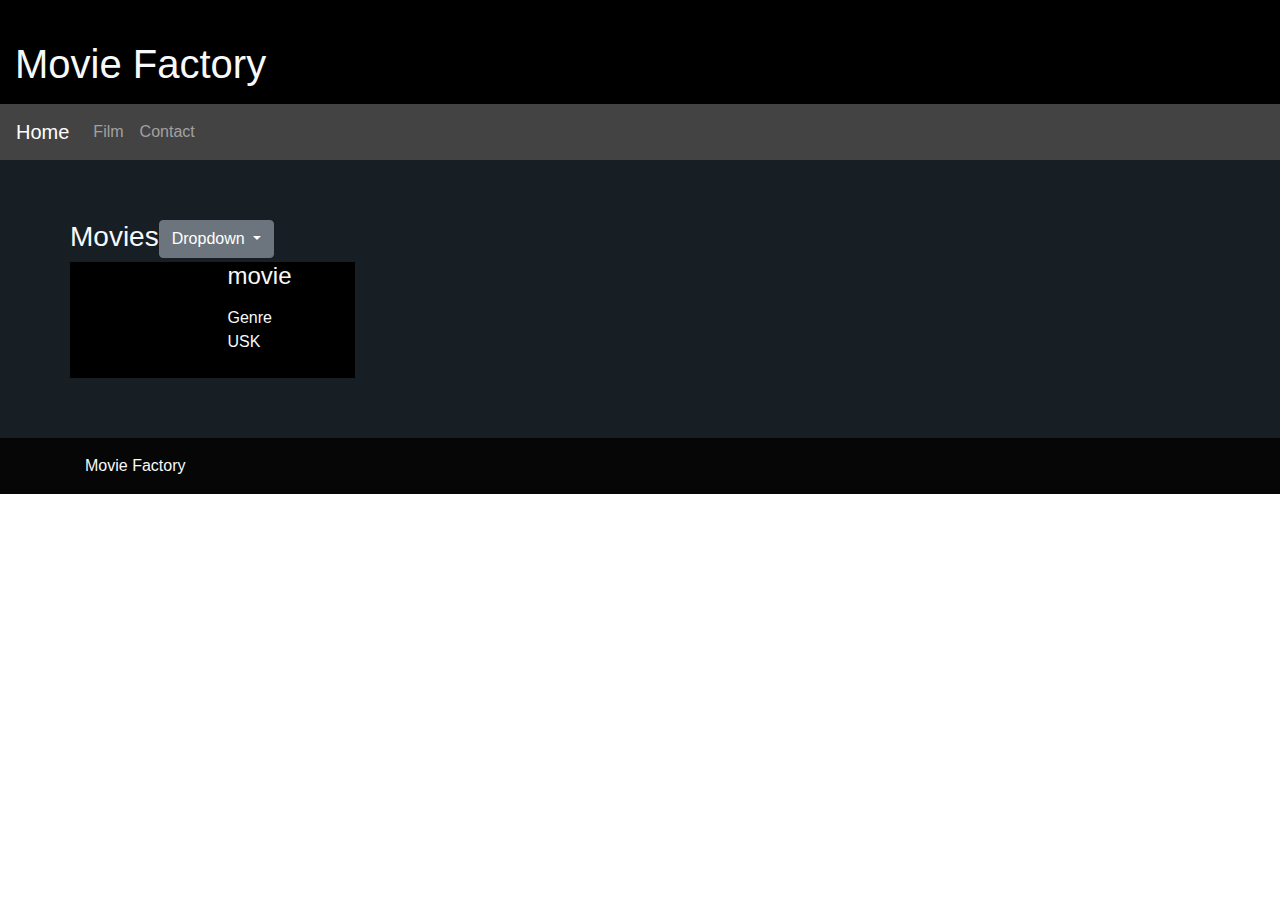
==== index.html @ f64e0cfe "basic layout" ====
<!doctype html>
<html lang="en" class="h-100">
 <head>
   <!-- Required meta tags -->
   <meta charset="utf-8">
   <meta name="description" content="Film Bibliothek">
   <meta name="author" content="Tanja Kunz">
   <meta name="viewport" content="width=device-width, initial-scale=1, shrink-to-fit=no">

   <!-- Bootstrap CSS -->
   <link rel="stylesheet" href="https://stackpath.bootstrapcdn.com/bootstrap/4.3.1/css/bootstrap.min.css" integrity="sha384-ggOyR0iXCbMQv3Xipma34MD+dH/1fQ784/j6cY/iJTQUOhcWr7x9JvoRxT2MZw1T" crossorigin="anonymous">

   <link href="css/sticky-footer-navbar.css" rel="stylesheet">
   <link rel="stylesheet" href="css/style.css">

   <title>Movie Factory</title>
 </head>

 <body class="d-flex flex-column">
    <header class="fixed-top">
      <div class="page-header" id="header">
        <div class="col">
          <img class="img-responsive">
        </div>

        <h1 class="col text-light m-0 py-3">Movie Factory</h1>        
      </div>

     <!-------- Navbar -------->
      <nav class="navbar navbar-expand-md navbar-dark">
         <a class="navbar-brand" href="#">Home</a>

         <button class="navbar-toggler" type="button" data-toggle="collapse" data-target="#navbarCollapse" aria-controls="navbarCollapse" aria-expanded="false" aria-label="Toggle navigation">
            <span class="navbar-toggler-icon"></span>
         </button>

         <div class="collapse navbar-collapse" id="navbarCollapse">
            <ul class="navbar-nav mr-auto">
              <li class="nav-item">
                <a class="nav-link" href="#">Film <span class="sr-only">(current)</span></a>
              </li>

              <li class="nav-item">
                <a class="nav-link" href="#">Contact</a>
              </li>              
            </ul>         
         </div>
      </nav>
    </header>

<!------------ Begin page content ------------>

<main role="main" class="flex-shrink-0 h-100">
  <div class="container">
    
    <div class="row" id="headline">
      <h3 class="text-light">Movies</h3>

      <div class="dropdown">
        <button class="btn btn-secondary dropdown-toggle" type="button" id="dropdownMenu1" data-toggle="dropdown"        aria-haspopup="true" aria-expanded="false">Dropdown
        </button>

        <div class="dropdown-menu" aria-labelledby="dropdownMenu1">
          <a class="dropdown-item" href="#!">sort by likes</a>
          <a class="dropdown-item" href="#!">sort by name</a>
        </div>
      </div>   
    </div>

    <div class="row" id="films">
      <div class="col-3" id="box">
        <div class="row">
          <div class="col pic">
            <img class="img-responsive">
          </div>
          
          <div class="col info">
            <h4 class="title text-light">movie</h4>
            <p class="card-text info"></p>

            <div class="row">
              <div class="col text-light">Genre</div>
              <div class="col genre"></div>
            </div>

            <div class="row">
              <div class="col text-light">USK</div>
              <div class="col usk"></div>
            </div>

            <div class="row">
              <div class="col">
                <img class="like">
              </div>
              <div class="col counter"></div>
            </div>

            
          </div>
        </div>   
      </div>









      
    </div>
   
  </div>
</main>

<!------------ End page content ------------>

<footer class="footer mt-auto py-3">
  <div class="container">
    <span class="text-light">Movie Factory</span>
  </div>
</footer>


   <!-- Optional JavaScript -->
   <script src="js/data.json"></script>
   <script src="js/script.js"></script>

   <!-- jQuery first, then Popper.js, then Bootstrap JS -->
   <script src="https://code.jquery.com/jquery-3.3.1.slim.min.js" integrity="sha384-q8i/X+965DzO0rT7abK41JStQIAqVgRVzpbzo5smXKp4YfRvH+8abtTE1Pi6jizo" crossorigin="anonymous"></script>

   <script src="https://cdnjs.cloudflare.com/ajax/libs/popper.js/1.14.7/umd/popper.min.js" integrity="sha384-UO2eT0CpHqdSJQ6hJty5KVphtPhzWj9WO1clHTMGa3JDZwrnQq4sF86dIHNDz0W1" crossorigin="anonymous"></script>

   <script src="https://stackpath.bootstrapcdn.com/bootstrap/4.3.1/js/bootstrap.min.js" integrity="sha384-JjSmVgyd0p3pXB1rRibZUAYoIIy6OrQ6VrjIEaFf/nJGzIxFDsf4x0xIM+B07jRM" crossorigin="anonymous"></script>
 </body>
</html>
---- css/sticky-footer-navbar.css ----
/* Custom page CSS
-------------------------------------------------- */
/* Not required for template or sticky footer method. */

main > .container {
  padding: 60px 15px;
}

.footer {
  background-color: #060606;
}

.footer > .container {
  padding-right: 15px;
  padding-left: 15px;
}

code {
  font-size: 80%;
}
---- css/style.css ----
img {
  max-width: 100%; }

nav {
  background-color: #434343; }

main {
  margin-top: 160px;
  background-color: #171E24; }

#header, #box {
  background-color: black; }

.bd-placeholder-img {
  font-size: 1.125rem;
  text-anchor: middle;
  -webkit-user-select: none;
  -moz-user-select: none;
  -ms-user-select: none;
  user-select: none; }

@media (min-width: 768px) {
  .bd-placeholder-img-lg {
    font-size: 3.5rem; } }

/*# sourceMappingURL=style.css.map */
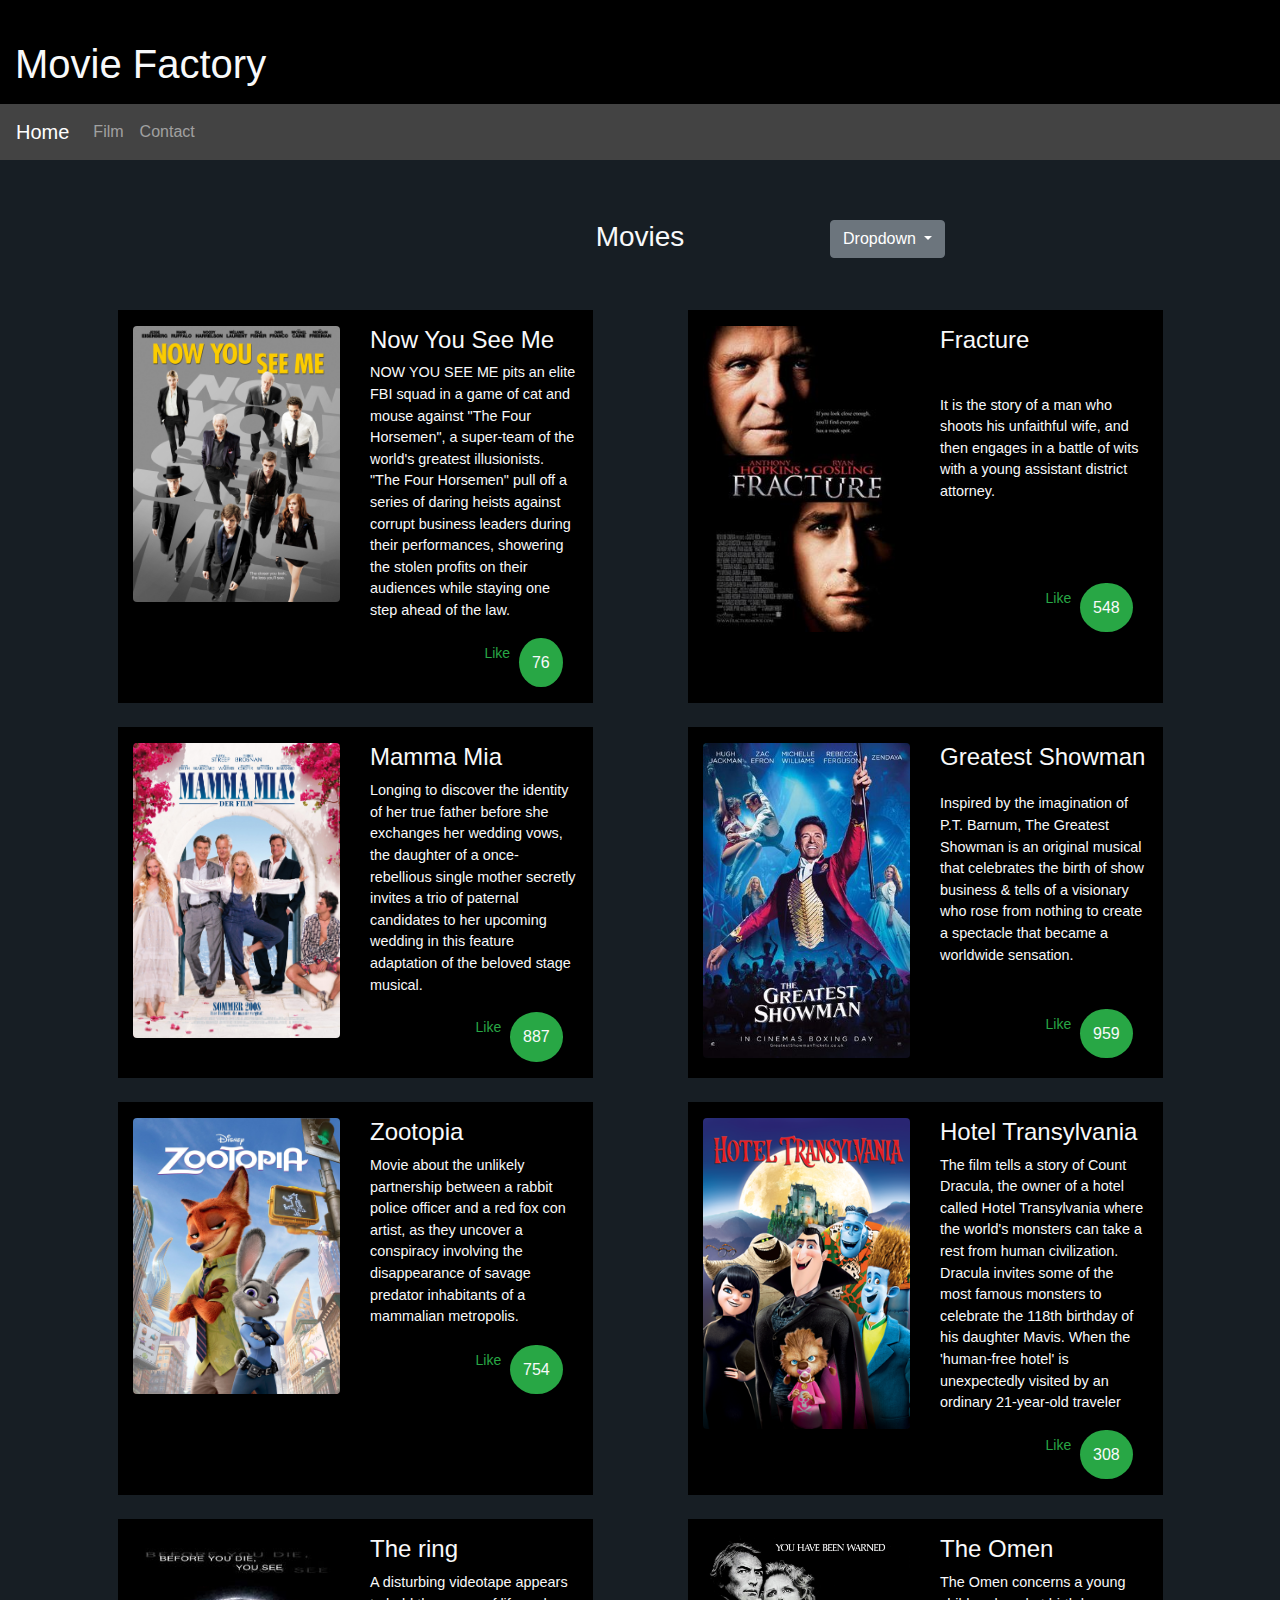
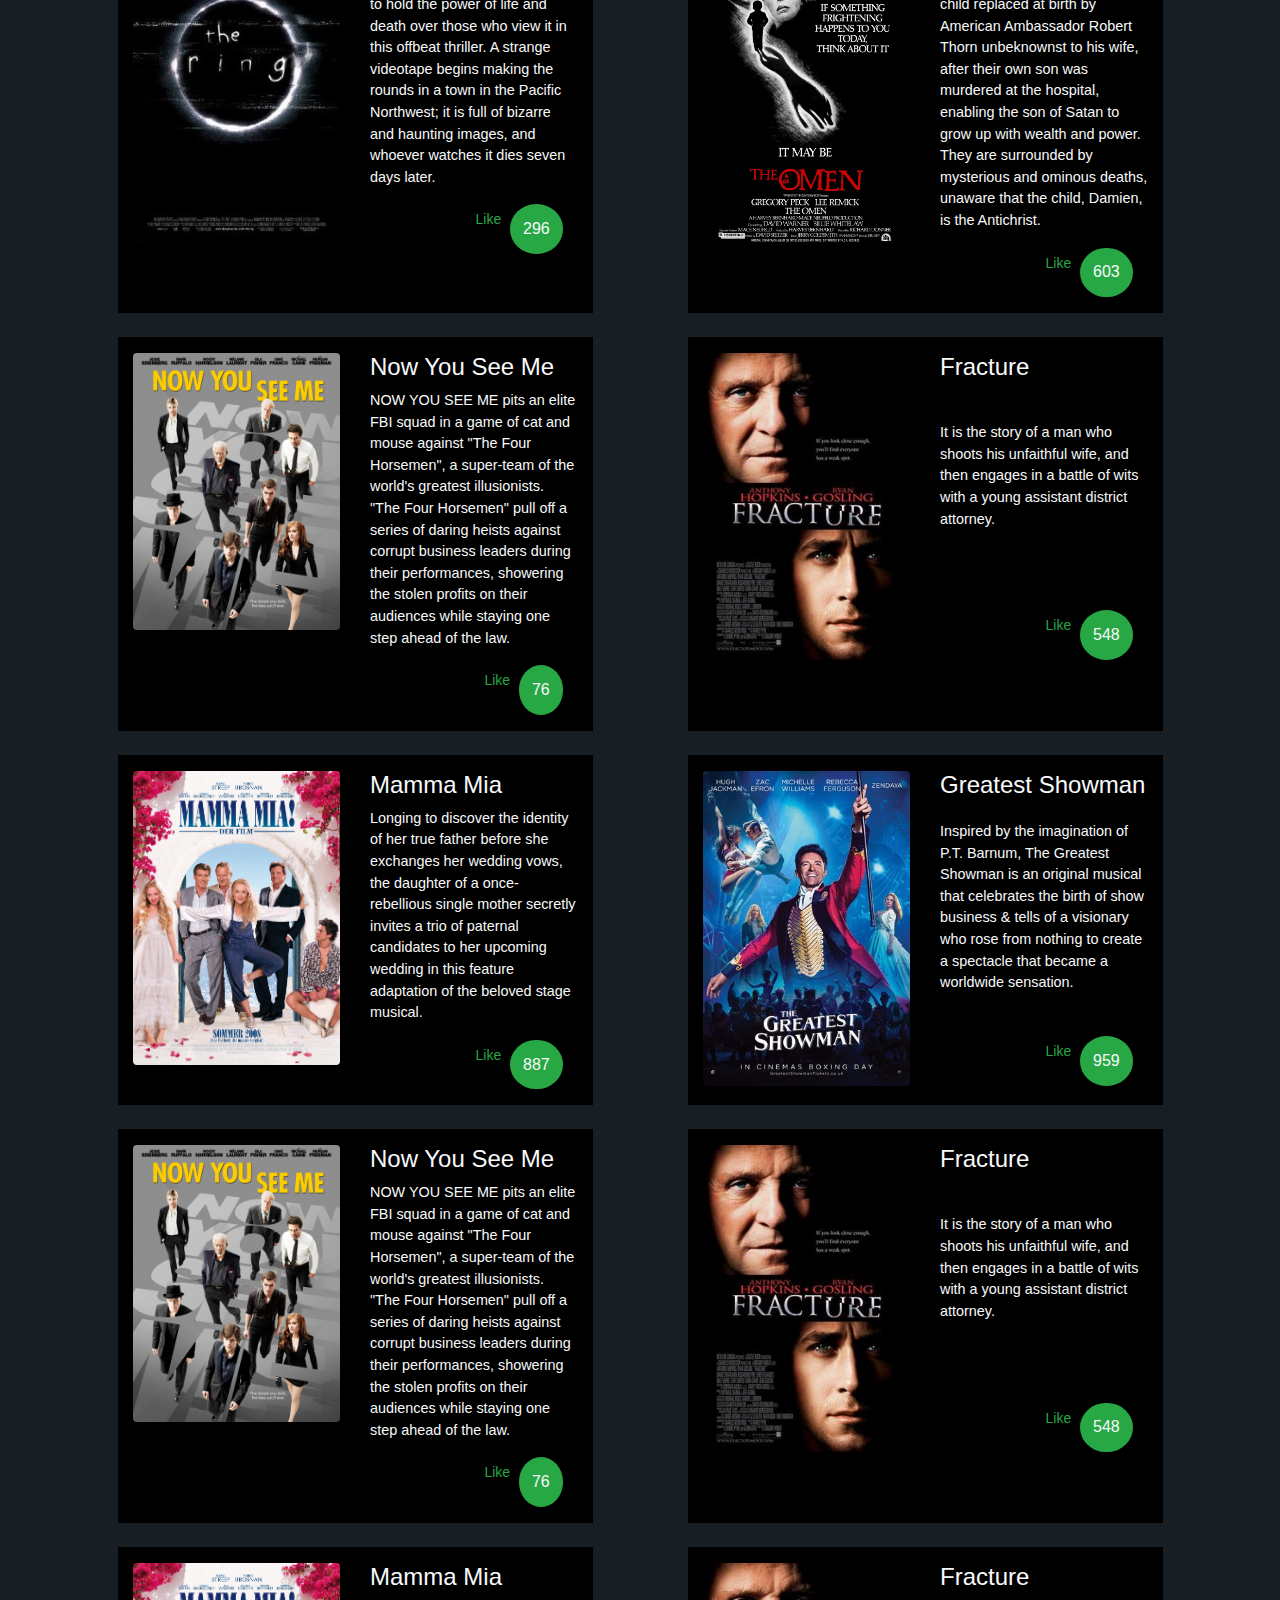
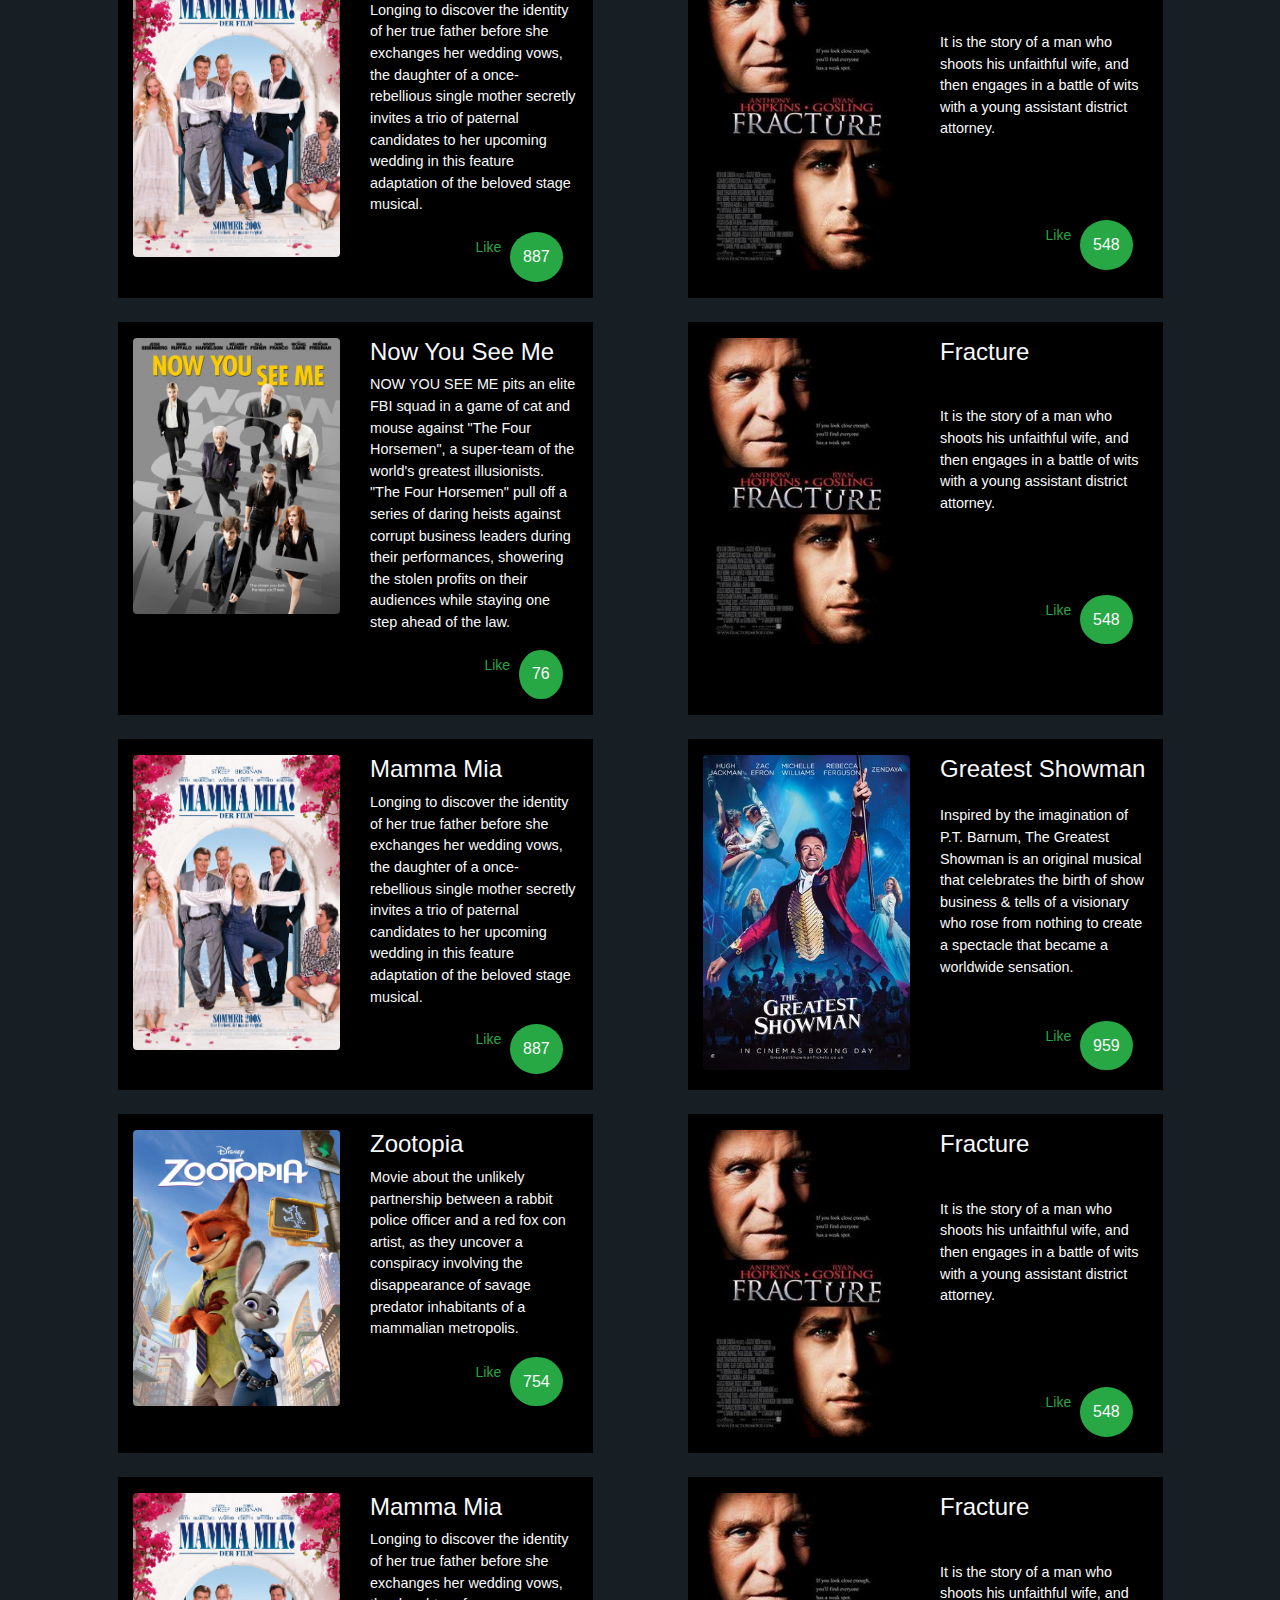
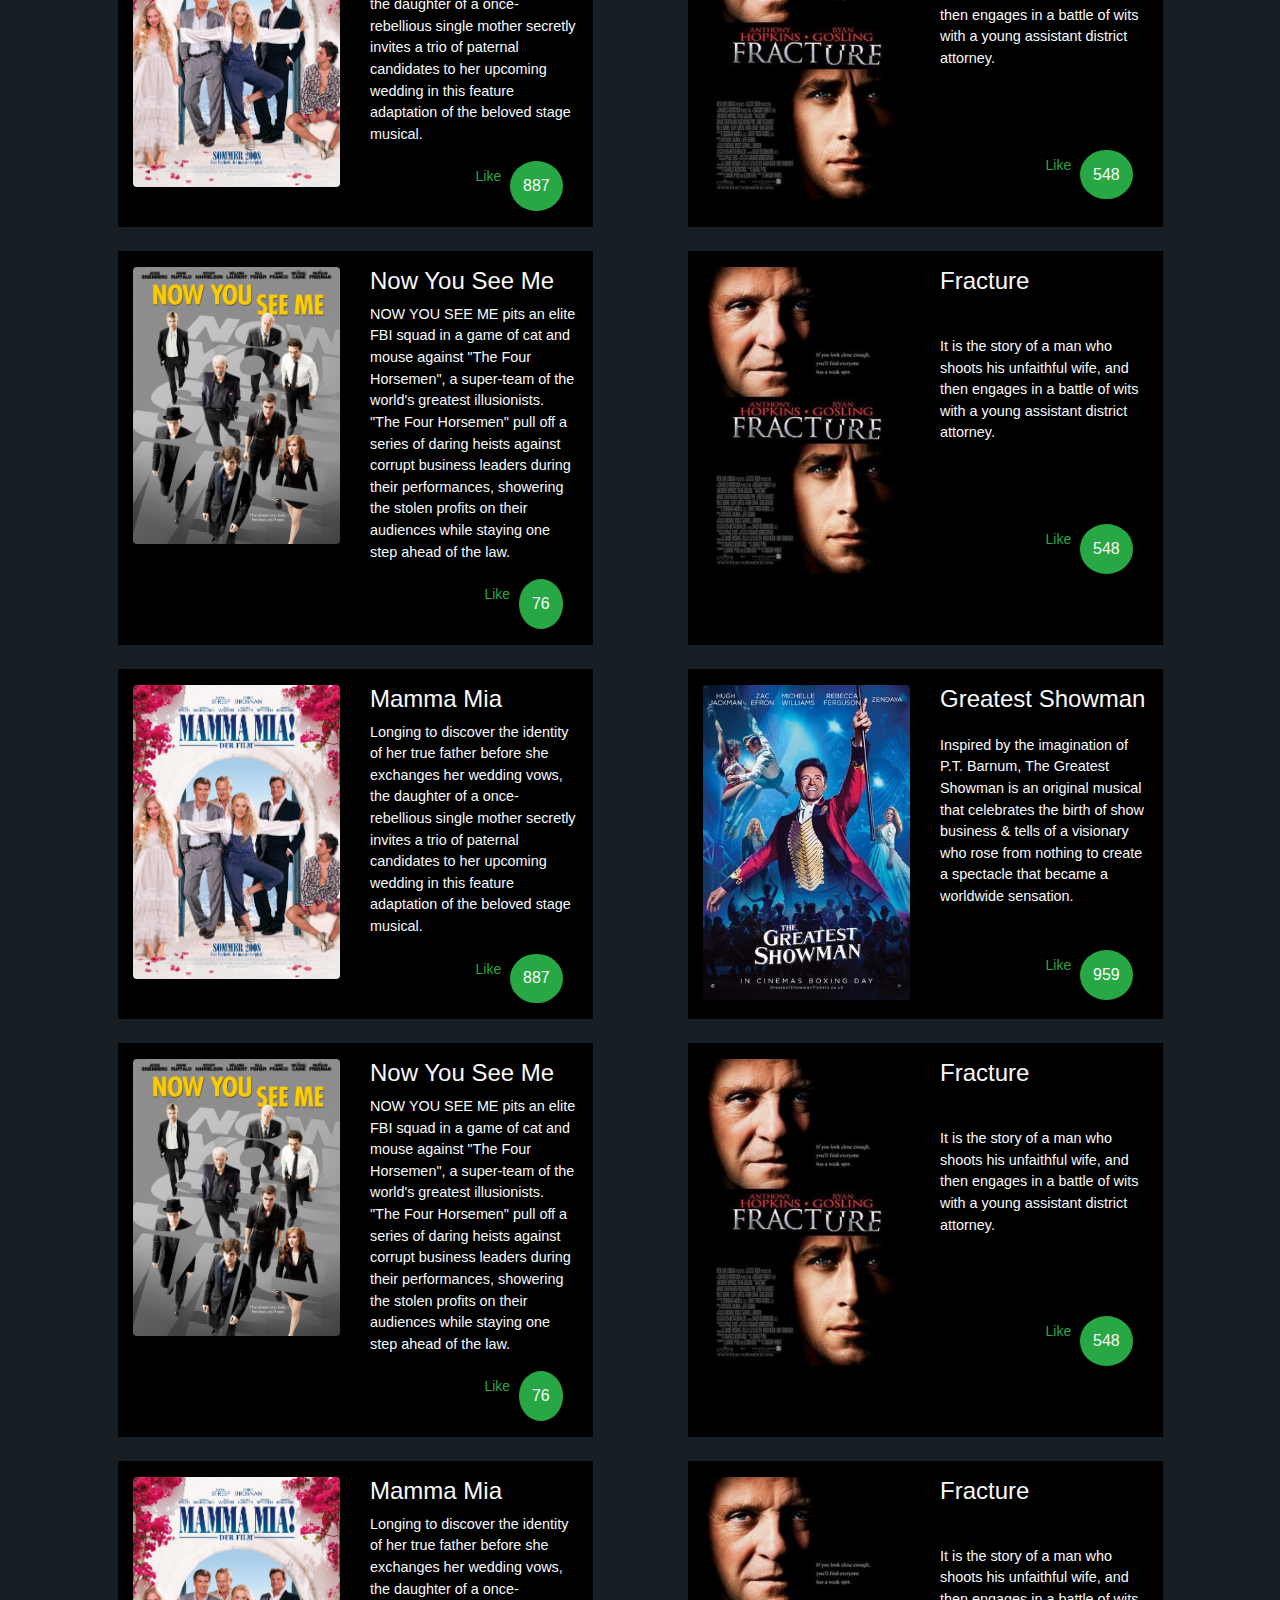
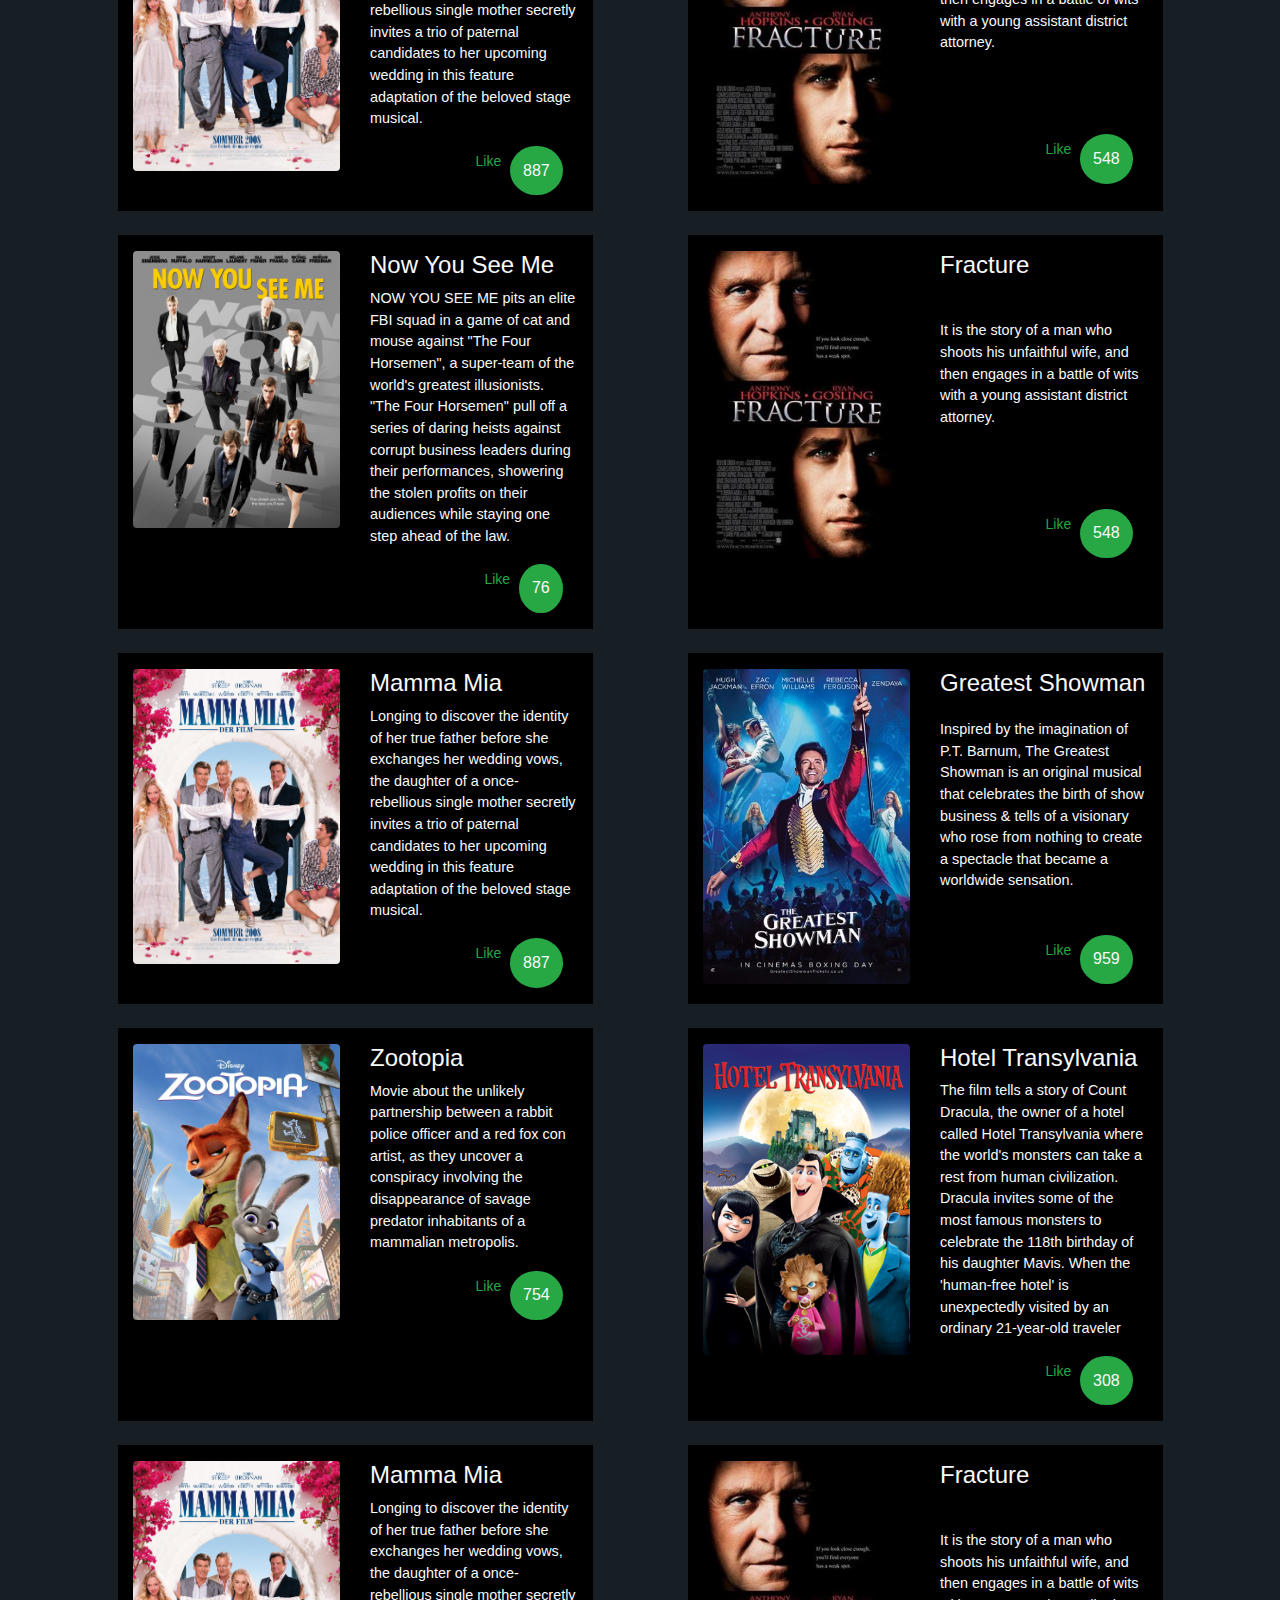
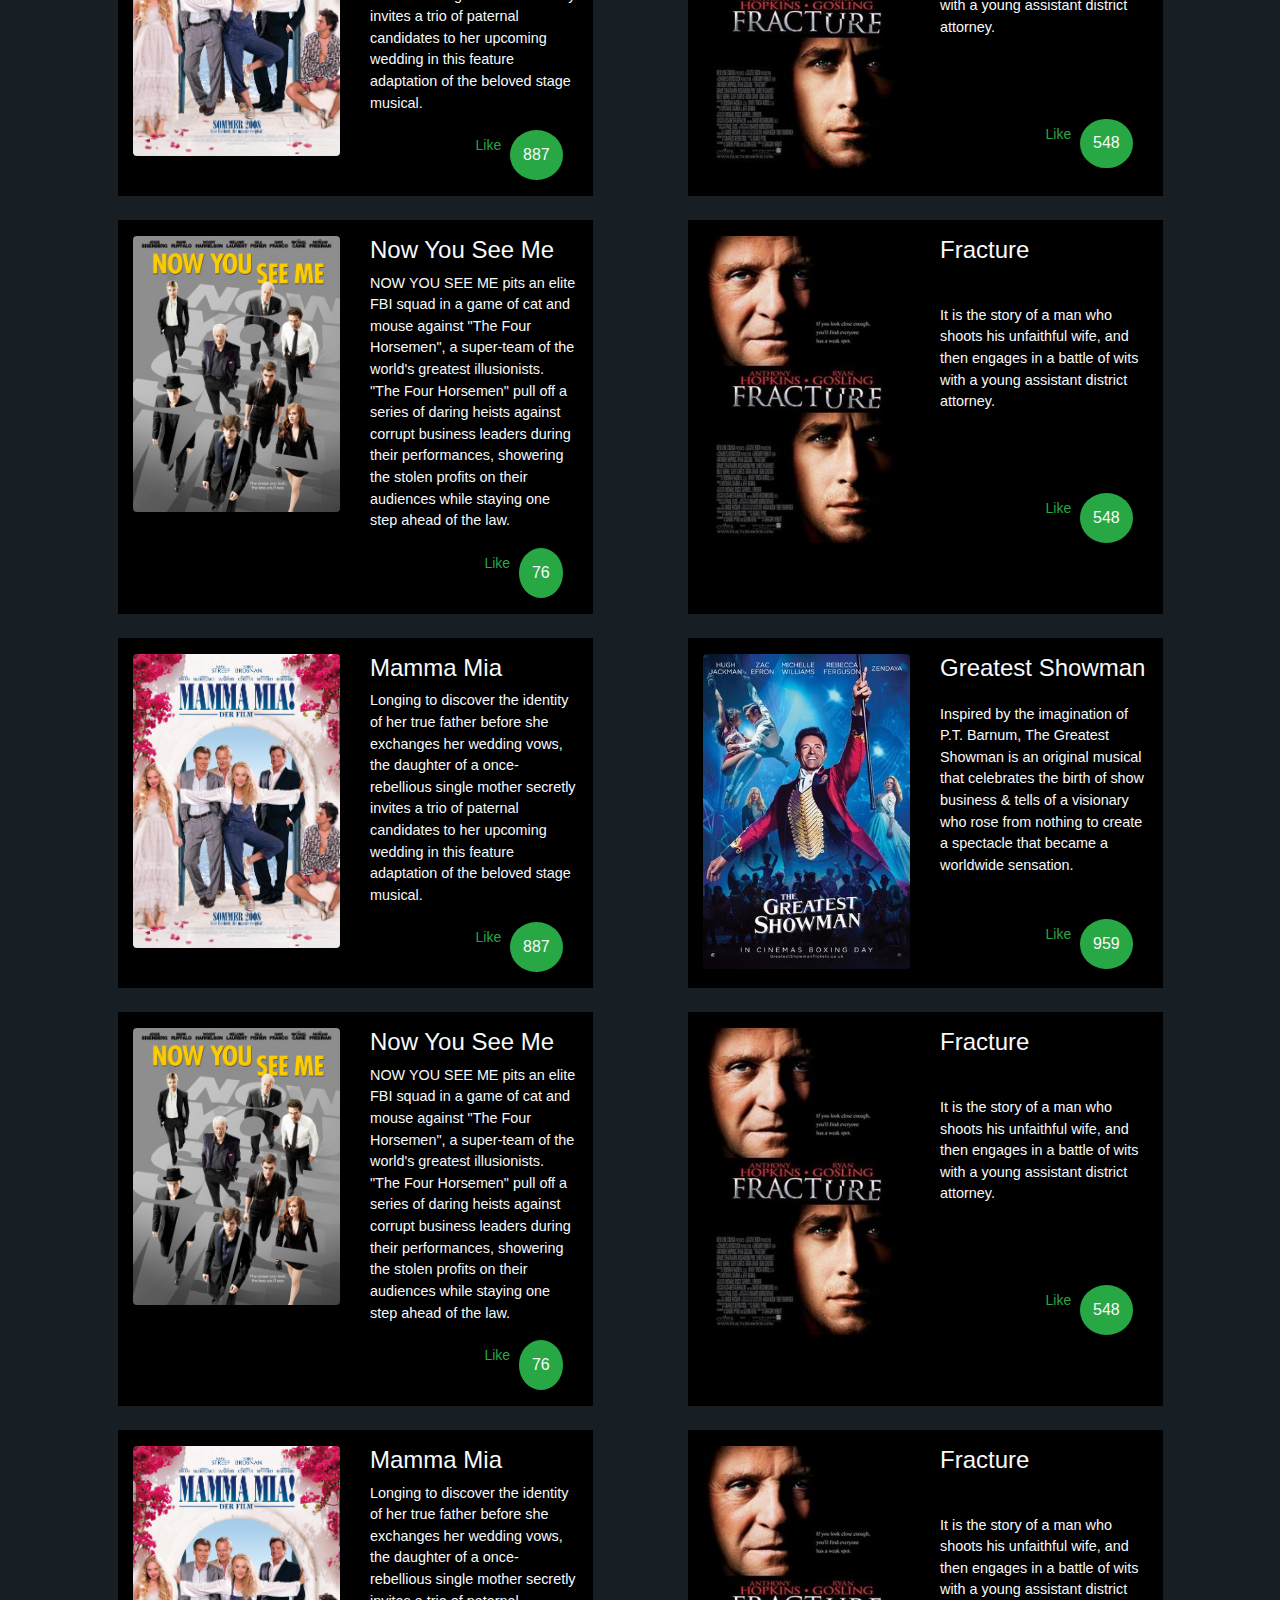
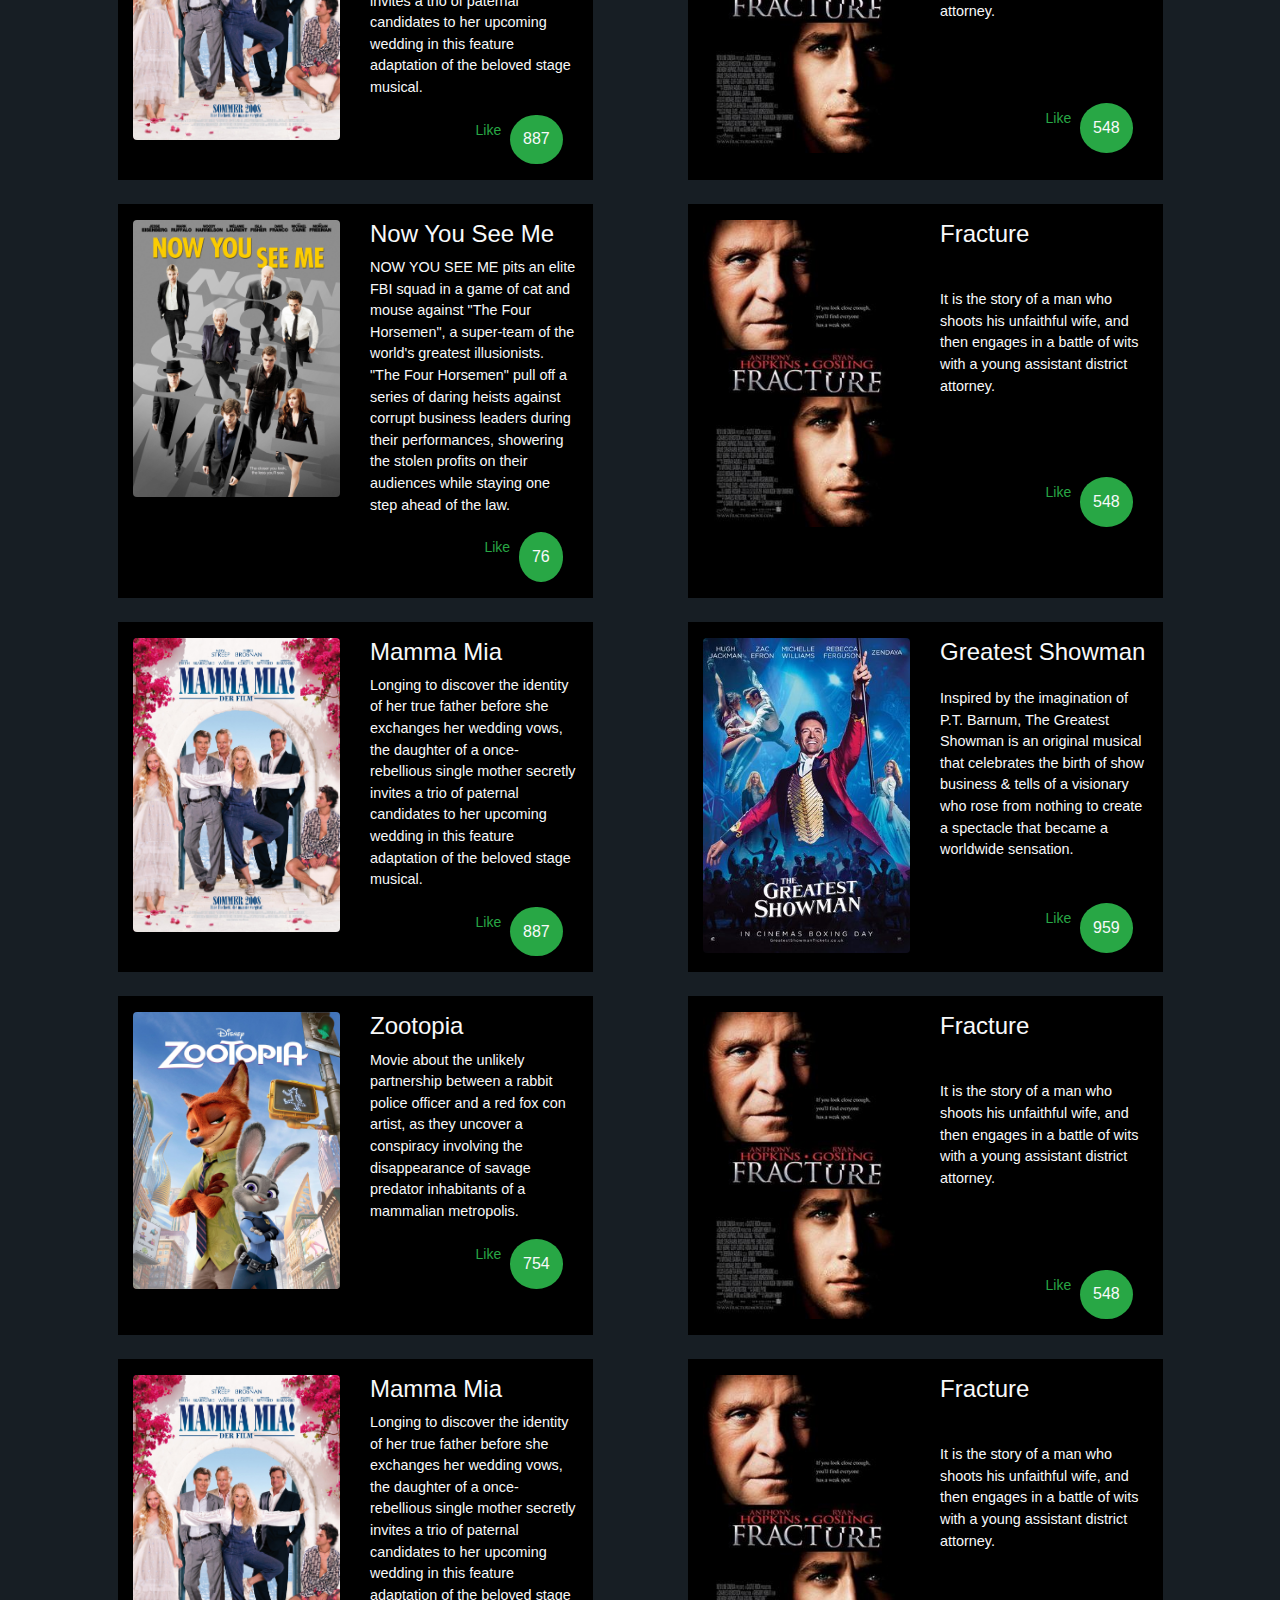
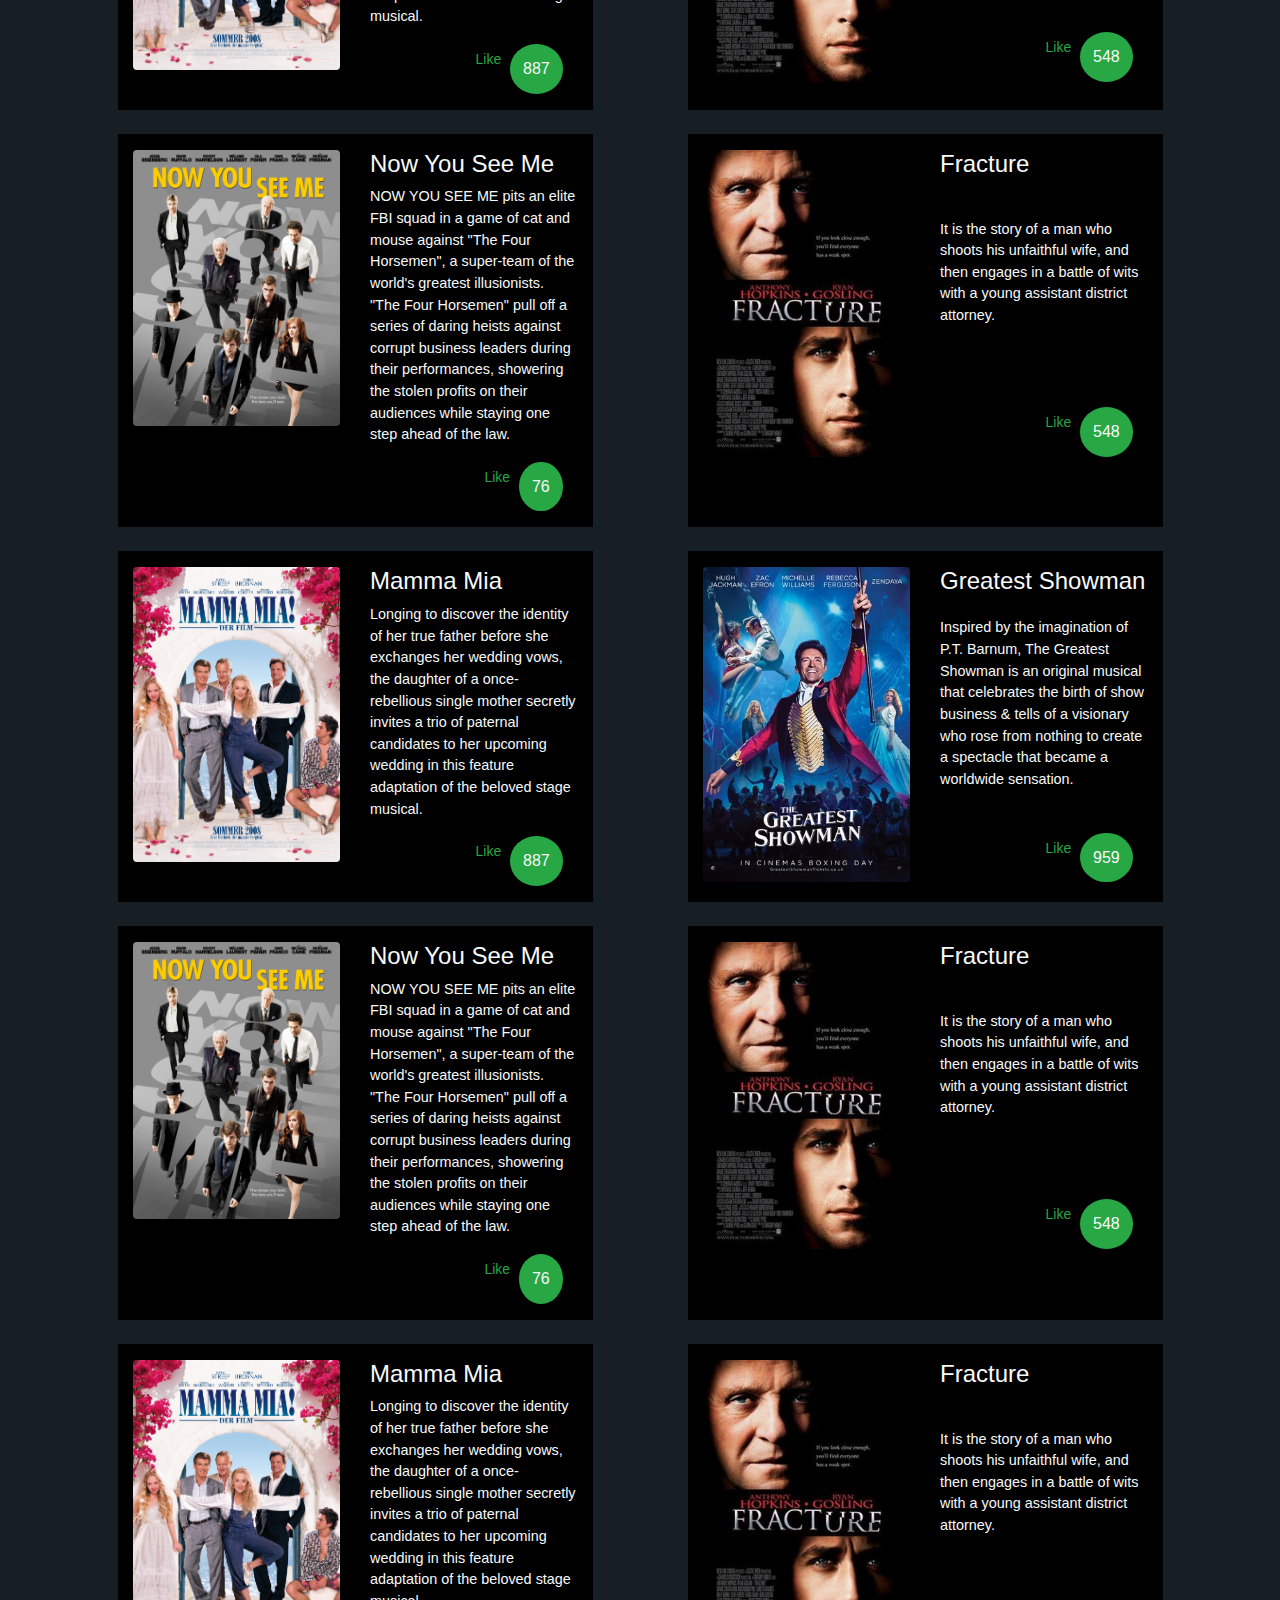
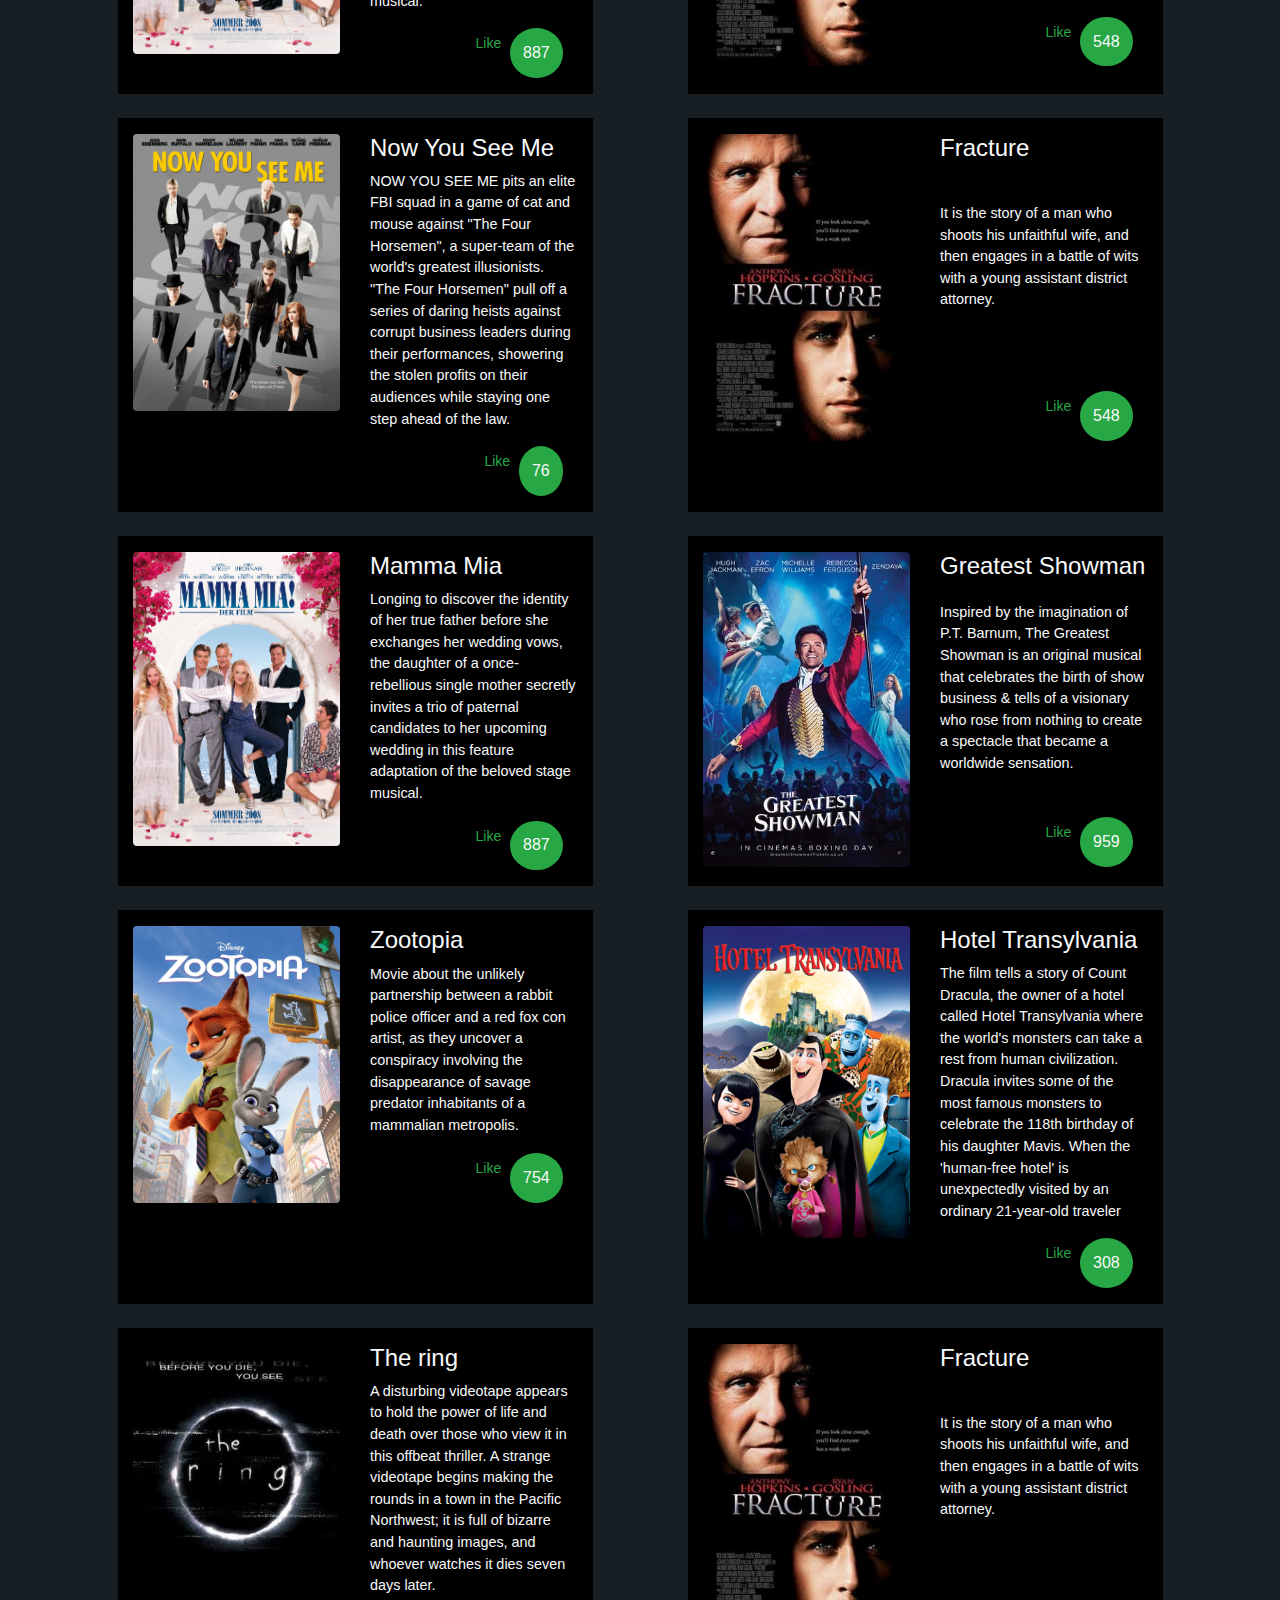
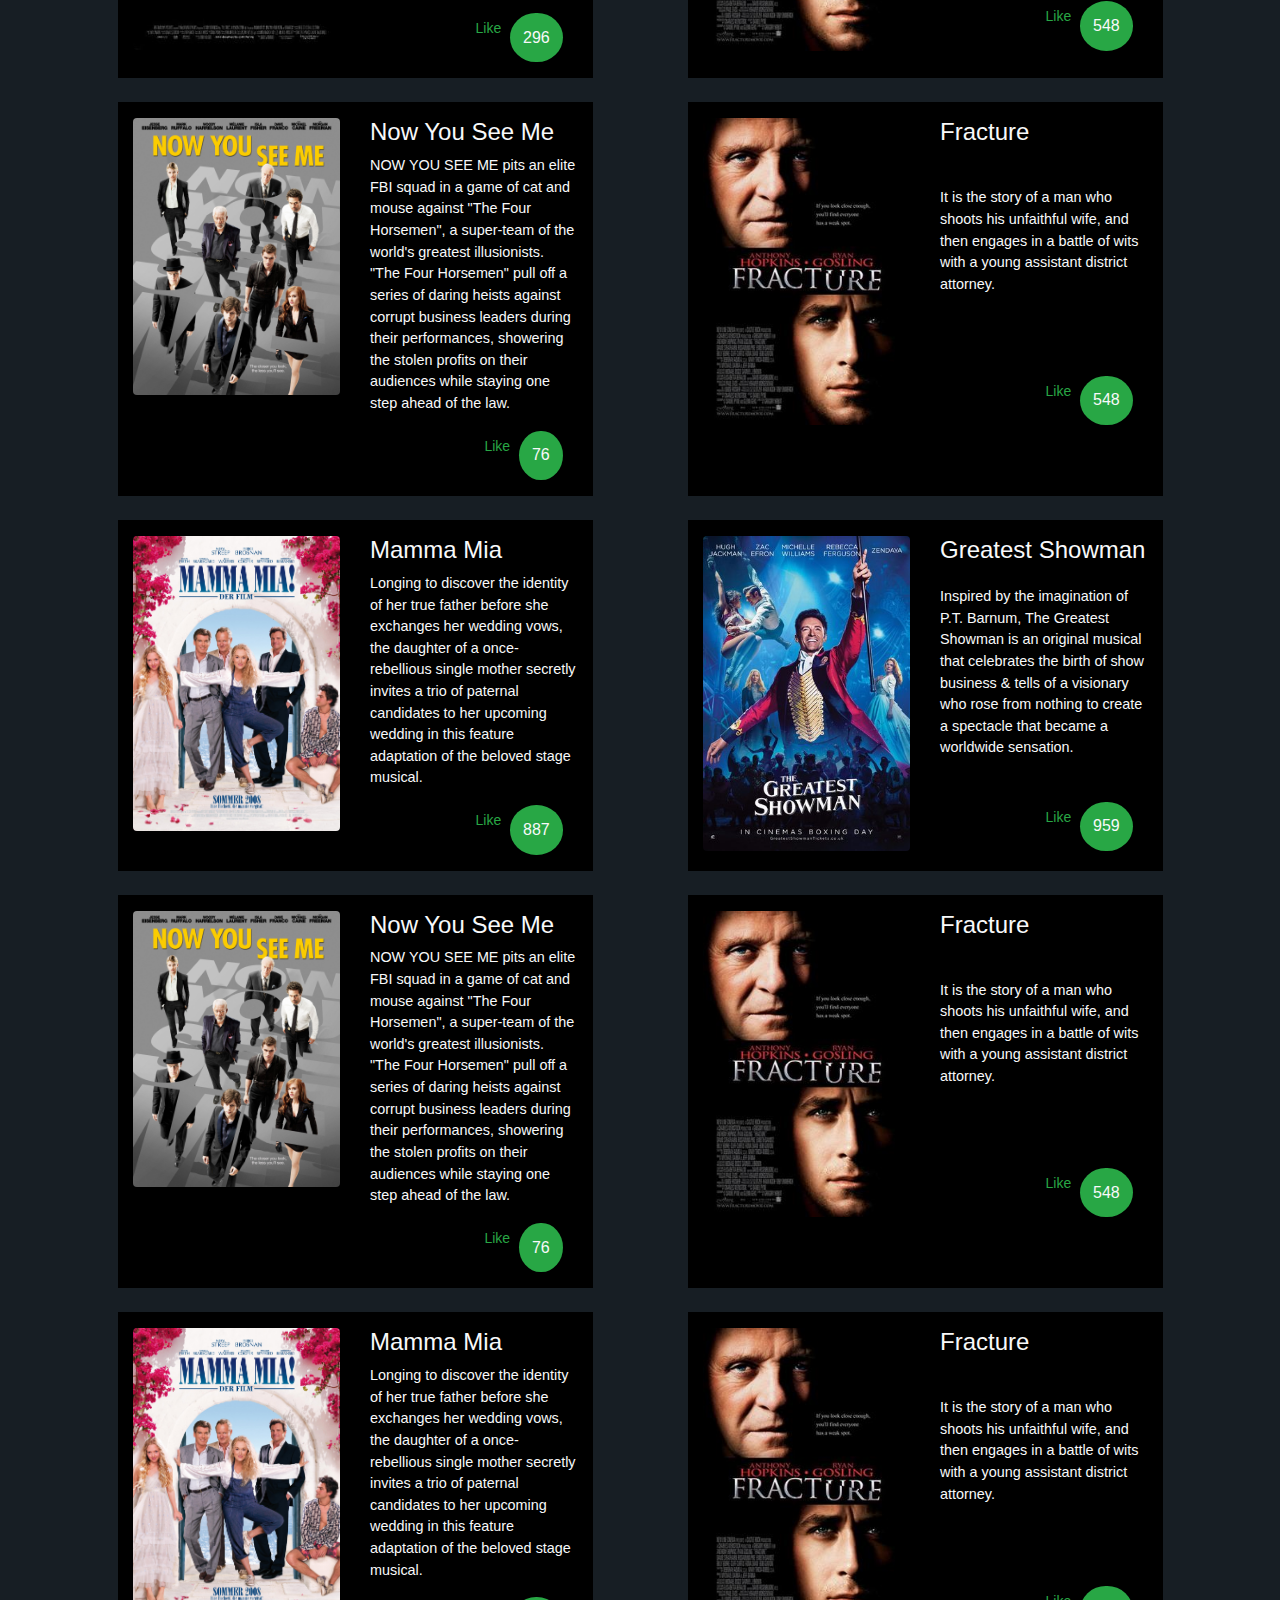
==== commit 3a5eaf6d: "json > film info, function for loading, html > style refined" ====
--- a/index.html
+++ b/index.html
@@ -7,11 +7,13 @@
    <meta name="author" content="Tanja Kunz">
    <meta name="viewport" content="width=device-width, initial-scale=1, shrink-to-fit=no">
 
-   <!-- Bootstrap CSS -->
+   <!-- Bootstrap CSS, jquery -->
    <link rel="stylesheet" href="https://stackpath.bootstrapcdn.com/bootstrap/4.3.1/css/bootstrap.min.css" integrity="sha384-ggOyR0iXCbMQv3Xipma34MD+dH/1fQ784/j6cY/iJTQUOhcWr7x9JvoRxT2MZw1T" crossorigin="anonymous">
 
    <link href="css/sticky-footer-navbar.css" rel="stylesheet">
    <link rel="stylesheet" href="css/style.css">
+
+   <script src="https://ajax.googleapis.com/ajax/libs/jquery/3.1.1/jquery.min.js"></script>
 
    <title>Movie Factory</title>
  </head>
@@ -20,7 +22,7 @@
     <header class="fixed-top">
       <div class="page-header" id="header">
         <div class="col">
-          <img class="img-responsive">
+          <img class="img-fluid">
         </div>
 
         <h1 class="col text-light m-0 py-3">Movie Factory</h1>        
@@ -53,10 +55,10 @@
 <main role="main" class="flex-shrink-0 h-100">
   <div class="container">
     
-    <div class="row" id="headline">
-      <h3 class="text-light">Movies</h3>
+    <div class="row mb-5" id="headline">
+      <h3 class="col-4 offset-4 text-center text-light">Movies</h3>
 
-      <div class="dropdown">
+      <div class="col ml-auto p-0 dropdown">
         <button class="btn btn-secondary dropdown-toggle" type="button" id="dropdownMenu1" data-toggle="dropdown"        aria-haspopup="true" aria-expanded="false">Dropdown
         </button>
 
@@ -67,35 +69,39 @@
       </div>   
     </div>
 
-    <div class="row" id="films">
-      <div class="col-3" id="box">
+    <div class="row d-flex justify-content-around align-content-around" id="films">
+
+      <div class="col-lg-5 col-sm-11 py-3 mb-4 box">
         <div class="row">
-          <div class="col pic">
-            <img class="img-responsive">
+          <div class="col">
+            <img class="img-fluid rounded pic">
           </div>
           
-          <div class="col info">
-            <h4 class="title text-light">movie</h4>
-            <p class="card-text info"></p>
+          <div class="col d-flex flex-row flex-wrap info">
+            <div class="h4 text-light name">movie</div>
+            <p class="card-text text-light short"></p>
 
-            <div class="row">
+            <!-- <div class="row">
               <div class="col text-light">Genre</div>
-              <div class="col genre"></div>
-            </div>
+              <div class="col text-light genre"></div>
+            </div> -->
 
-            <div class="row">
-              <div class="col text-light">USK</div>
-              <div class="col usk"></div>
-            </div>
+            <div class="row w-100 align-self-end d-flex justify-content-end">
+              <div id="btn">
+                  <p>
+                    <button type="button" class="btn btn-default btn-sm text-success">
+                      <span class="glyphicon glyphicon-thumbs-up" aria-hidden="true"></span> Like
+                    </button>
+                  </p>
+                <!-- <img class="like"> -->
+              </div>
 
-            <div class="row">
-              <div class="col">
-                <img class="like">
+              <div id="counter">
+                <div class="rounded-circle bg-success d-flex circle">
+                  <p class="text-light align-self-center counter"></p>
+                </div>
               </div>
-              <div class="col counter"></div>
-            </div>
-
-            
+            </div>            
           </div>
         </div>   
       </div>
@@ -104,13 +110,7 @@
 
 
 
-
-
-
-
-      
-    </div>
-   
+    </div>   
   </div>
 </main>
 
--- a/css/style.css
+++ b/css/style.css
@@ -8,8 +8,18 @@
   margin-top: 160px;
   background-color: #171E24; }
 
-#header, #box {
+#header, .box {
   background-color: black; }
+
+.title {
+  height: 1em; }
+
+.short {
+  font-size: 90%; }
+
+.circle .counter {
+  margin: auto;
+  padding: 1vw; }
 
 .bd-placeholder-img {
   font-size: 1.125rem;
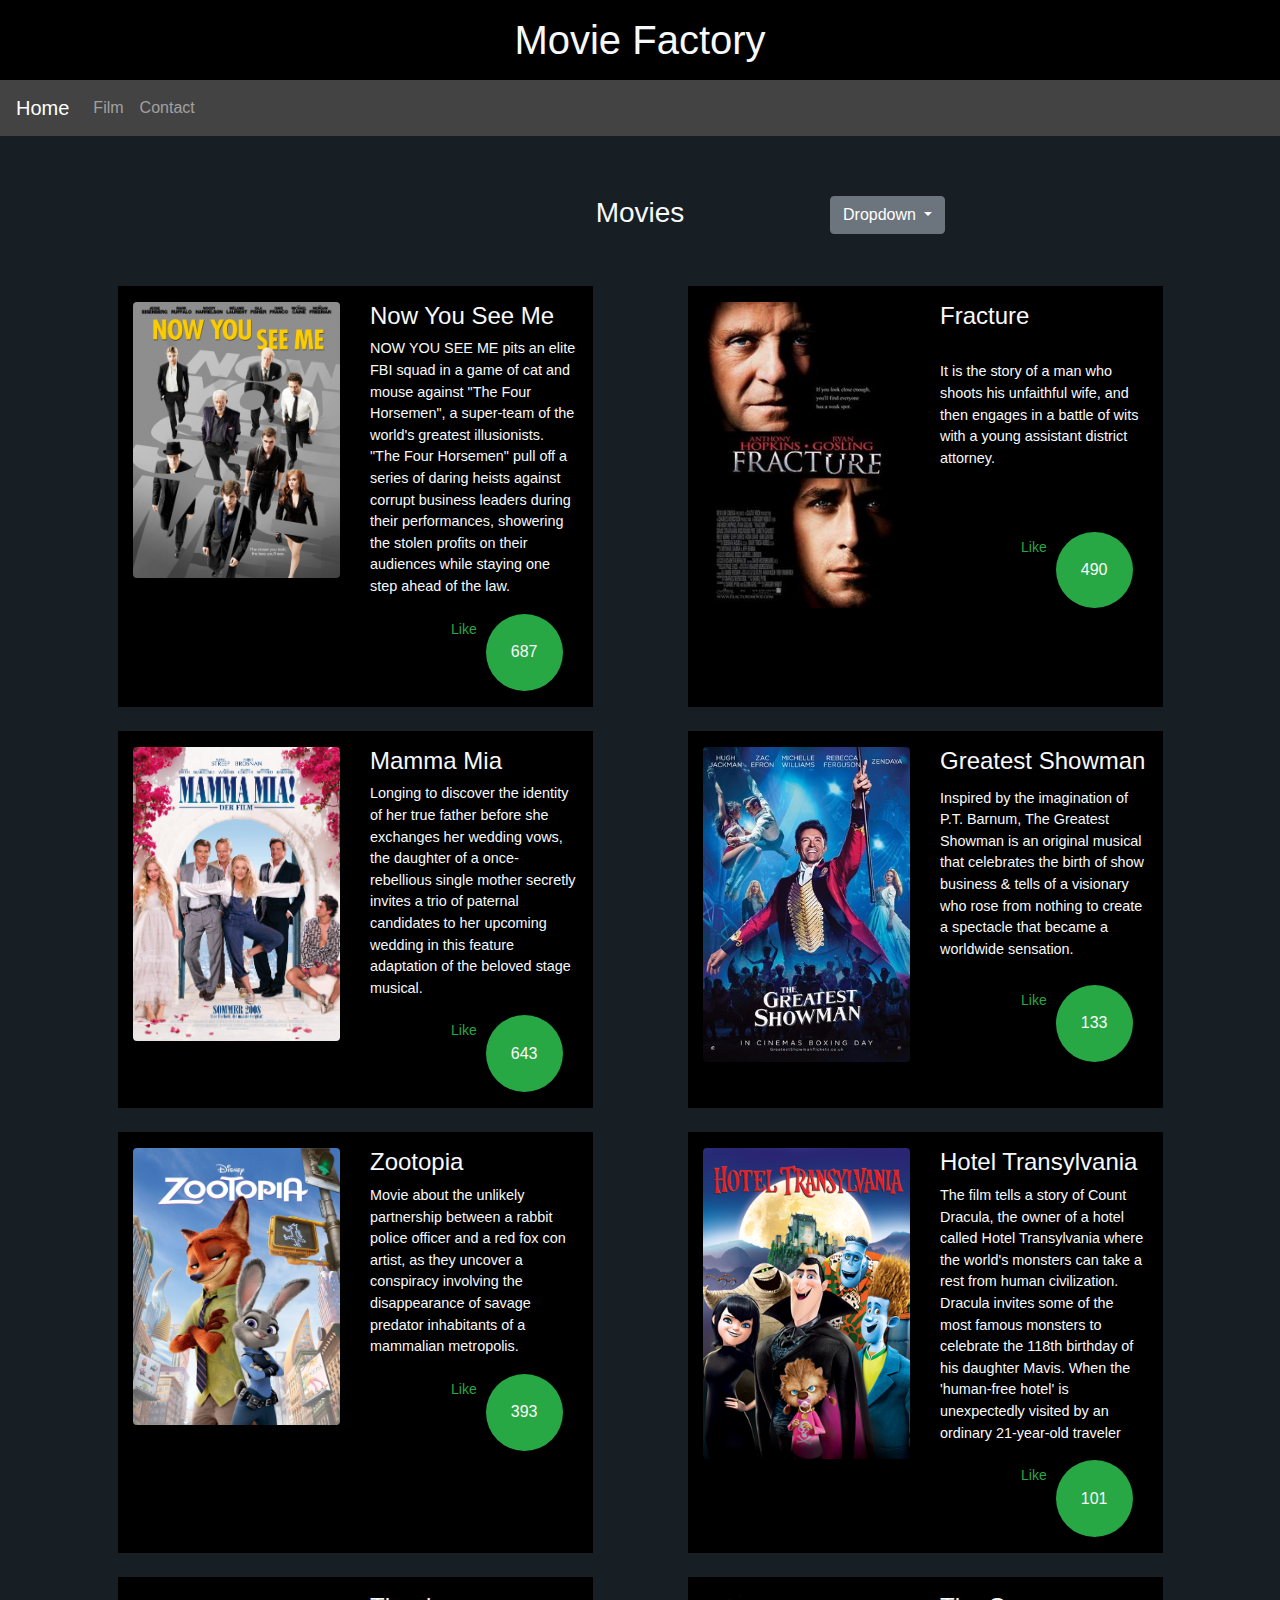
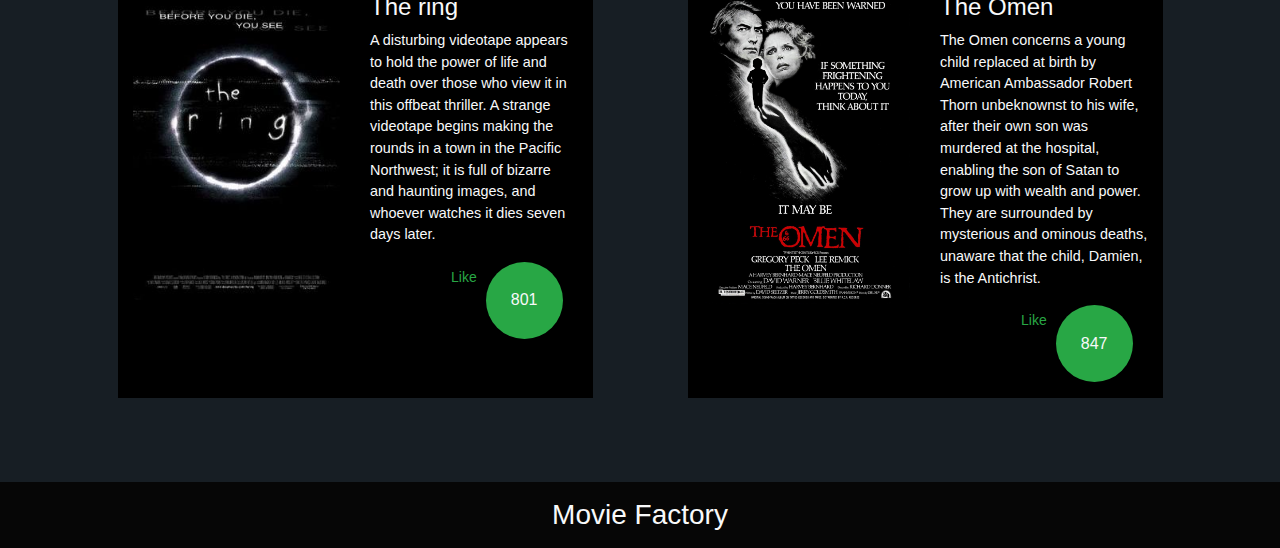
==== commit 99f5bc82: "counter function works" ====
--- a/index.html
+++ b/index.html
@@ -20,11 +20,7 @@
 
  <body class="d-flex flex-column">
     <header class="fixed-top">
-      <div class="page-header" id="header">
-        <div class="col">
-          <img class="img-fluid">
-        </div>
-
+      <div class="page-header text-center" id="header">
         <h1 class="col text-light m-0 py-3">Movie Factory</h1>        
       </div>
 
@@ -78,7 +74,7 @@
           </div>
           
           <div class="col d-flex flex-row flex-wrap info">
-            <div class="h4 text-light name">movie</div>
+            <div class="h4 text-light movie">movie</div>
             <p class="card-text text-light short"></p>
 
             <!-- <div class="row">
@@ -86,17 +82,17 @@
               <div class="col text-light genre"></div>
             </div> -->
 
-            <div class="row w-100 align-self-end d-flex justify-content-end">
-              <div id="btn">
+            <div class="row w-100 align-self-end d-flex justify-content-end cntBox">
+              <div>
                   <p>
-                    <button type="button" class="btn btn-default btn-sm text-success">
-                      <span class="glyphicon glyphicon-thumbs-up" aria-hidden="true"></span> Like
+                    <button type="button" class="btn btn-default btn-sm text-success likeBtn">Like
+                      <span class="glyphicon glyphicon-thumbs-up"></span> 
                     </button>
                   </p>
                 <!-- <img class="like"> -->
               </div>
 
-              <div id="counter">
+              <div class="likeCtn">
                 <div class="rounded-circle bg-success d-flex circle">
                   <p class="text-light align-self-center counter"></p>
                 </div>
@@ -117,8 +113,8 @@
 <!------------ End page content ------------>
 
 <footer class="footer mt-auto py-3">
-  <div class="container">
-    <span class="text-light">Movie Factory</span>
+  <div class="container text-center">
+    <span class="h3 text-light">Movie Factory</span>
   </div>
 </footer>
 
--- a/css/style.css
+++ b/css/style.css
@@ -5,21 +5,24 @@
   background-color: #434343; }
 
 main {
-  margin-top: 160px;
+  margin-top: 136px;
   background-color: #171E24; }
 
 #header, .box {
   background-color: black; }
 
-.title {
+.name {
   height: 1em; }
 
 .short {
   font-size: 90%; }
 
-.circle .counter {
-  margin: auto;
-  padding: 1vw; }
+.circle {
+  width: 6vw;
+  height: 6vw; }
+  .circle .counter {
+    margin: auto;
+    padding: auto; }
 
 .bd-placeholder-img {
   font-size: 1.125rem;
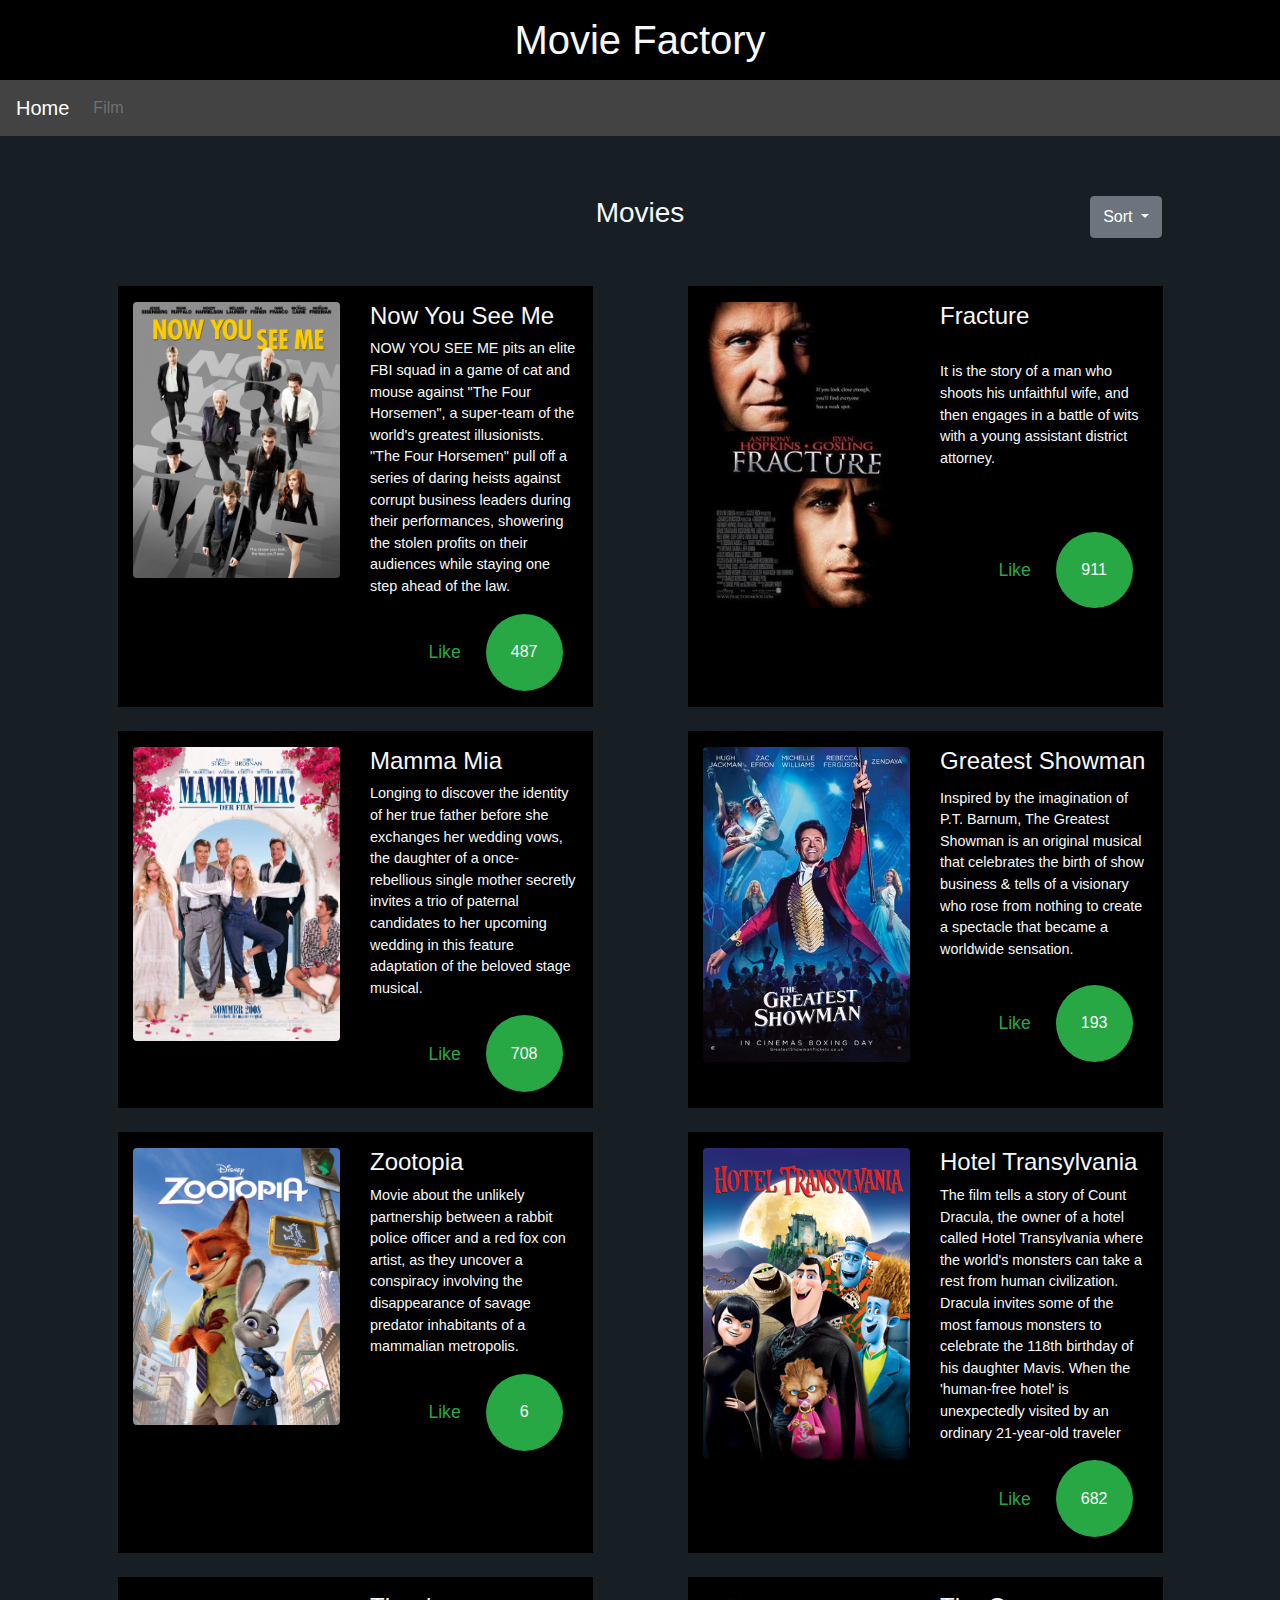
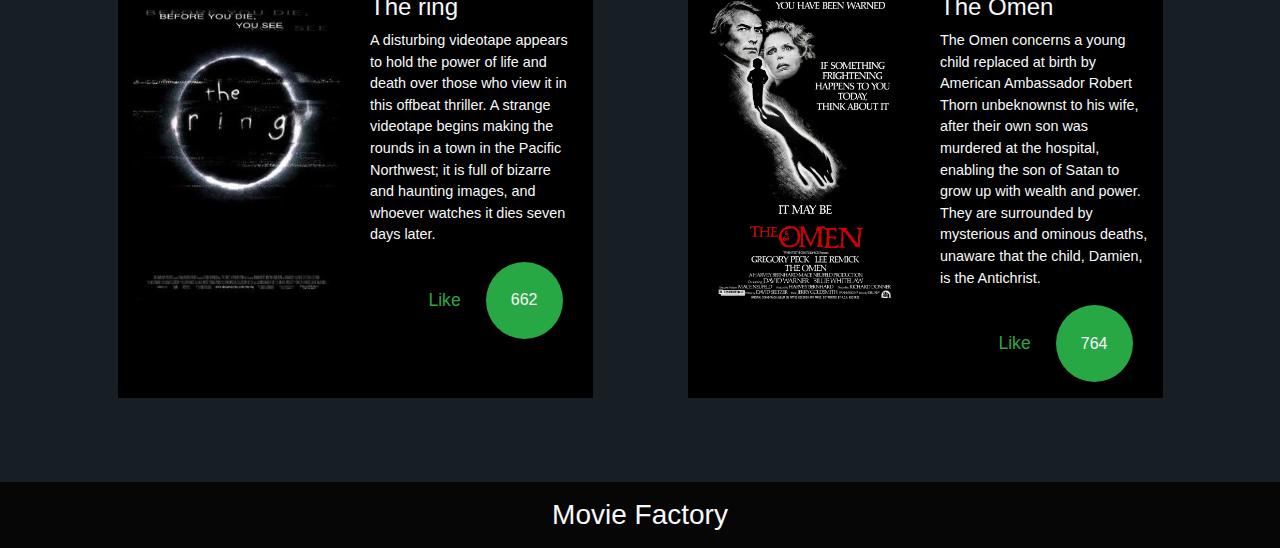
==== commit 93696837: "style refined" ====
--- a/index.html
+++ b/index.html
@@ -35,12 +35,8 @@
          <div class="collapse navbar-collapse" id="navbarCollapse">
             <ul class="navbar-nav mr-auto">
               <li class="nav-item">
-                <a class="nav-link" href="#">Film <span class="sr-only">(current)</span></a>
-              </li>
-
-              <li class="nav-item">
-                <a class="nav-link" href="#">Contact</a>
-              </li>              
+                <a class="nav-link disabled" href="#">Film <span class="sr-only">(current)</span></a>
+              </li>             
             </ul>         
          </div>
       </nav>
@@ -54,13 +50,13 @@
     <div class="row mb-5" id="headline">
       <h3 class="col-4 offset-4 text-center text-light">Movies</h3>
 
-      <div class="col ml-auto p-0 dropdown">
-        <button class="btn btn-secondary dropdown-toggle" type="button" id="dropdownMenu1" data-toggle="dropdown"        aria-haspopup="true" aria-expanded="false">Dropdown
+      <div class="col ml-auto p-0 dropdown d-flex">
+        <button class="btn btn-secondary dropdown-toggle offset-2 ml-auto mr-5" type="button" id="dropdownMenu1" data-toggle="dropdown"        aria-haspopup="true" aria-expanded="false">Sort
         </button>
 
         <div class="dropdown-menu" aria-labelledby="dropdownMenu1">
-          <a class="dropdown-item" href="#!">sort by likes</a>
-          <a class="dropdown-item" href="#!">sort by name</a>
+          <a class="dropdown-item" href="#!">by likes</a>
+          
         </div>
       </div>   
     </div>
@@ -70,7 +66,7 @@
       <div class="col-lg-5 col-sm-11 py-3 mb-4 box">
         <div class="row">
           <div class="col">
-            <img class="img-fluid rounded pic">
+            <img class="img-fluid rounded pic" alt="Poster">
           </div>
           
           <div class="col d-flex flex-row flex-wrap info">
@@ -83,12 +79,12 @@
             </div> -->
 
             <div class="row w-100 align-self-end d-flex justify-content-end cntBox">
-              <div>
-                  <p>
-                    <button type="button" class="btn btn-default btn-sm text-success likeBtn">Like
-                      <span class="glyphicon glyphicon-thumbs-up"></span> 
+              <div class="d-flex">
+                  <div class="m-0 align-self-center">
+                    <button type="button" class="btn btn-default btn-sm text-success likeBtn pr-4">
+                      <span class="glyphicon glyphicon-thumbs-up"></span> Like
                     </button>
-                  </p>
+                  </div>
                 <!-- <img class="like"> -->
               </div>
 
@@ -101,10 +97,6 @@
           </div>
         </div>   
       </div>
-
-
-
-
 
     </div>   
   </div>
--- a/css/style.css
+++ b/css/style.css
@@ -24,6 +24,9 @@
     margin: auto;
     padding: auto; }
 
+.likeBtn {
+  font-size: 110%; }
+
 .bd-placeholder-img {
   font-size: 1.125rem;
   text-anchor: middle;
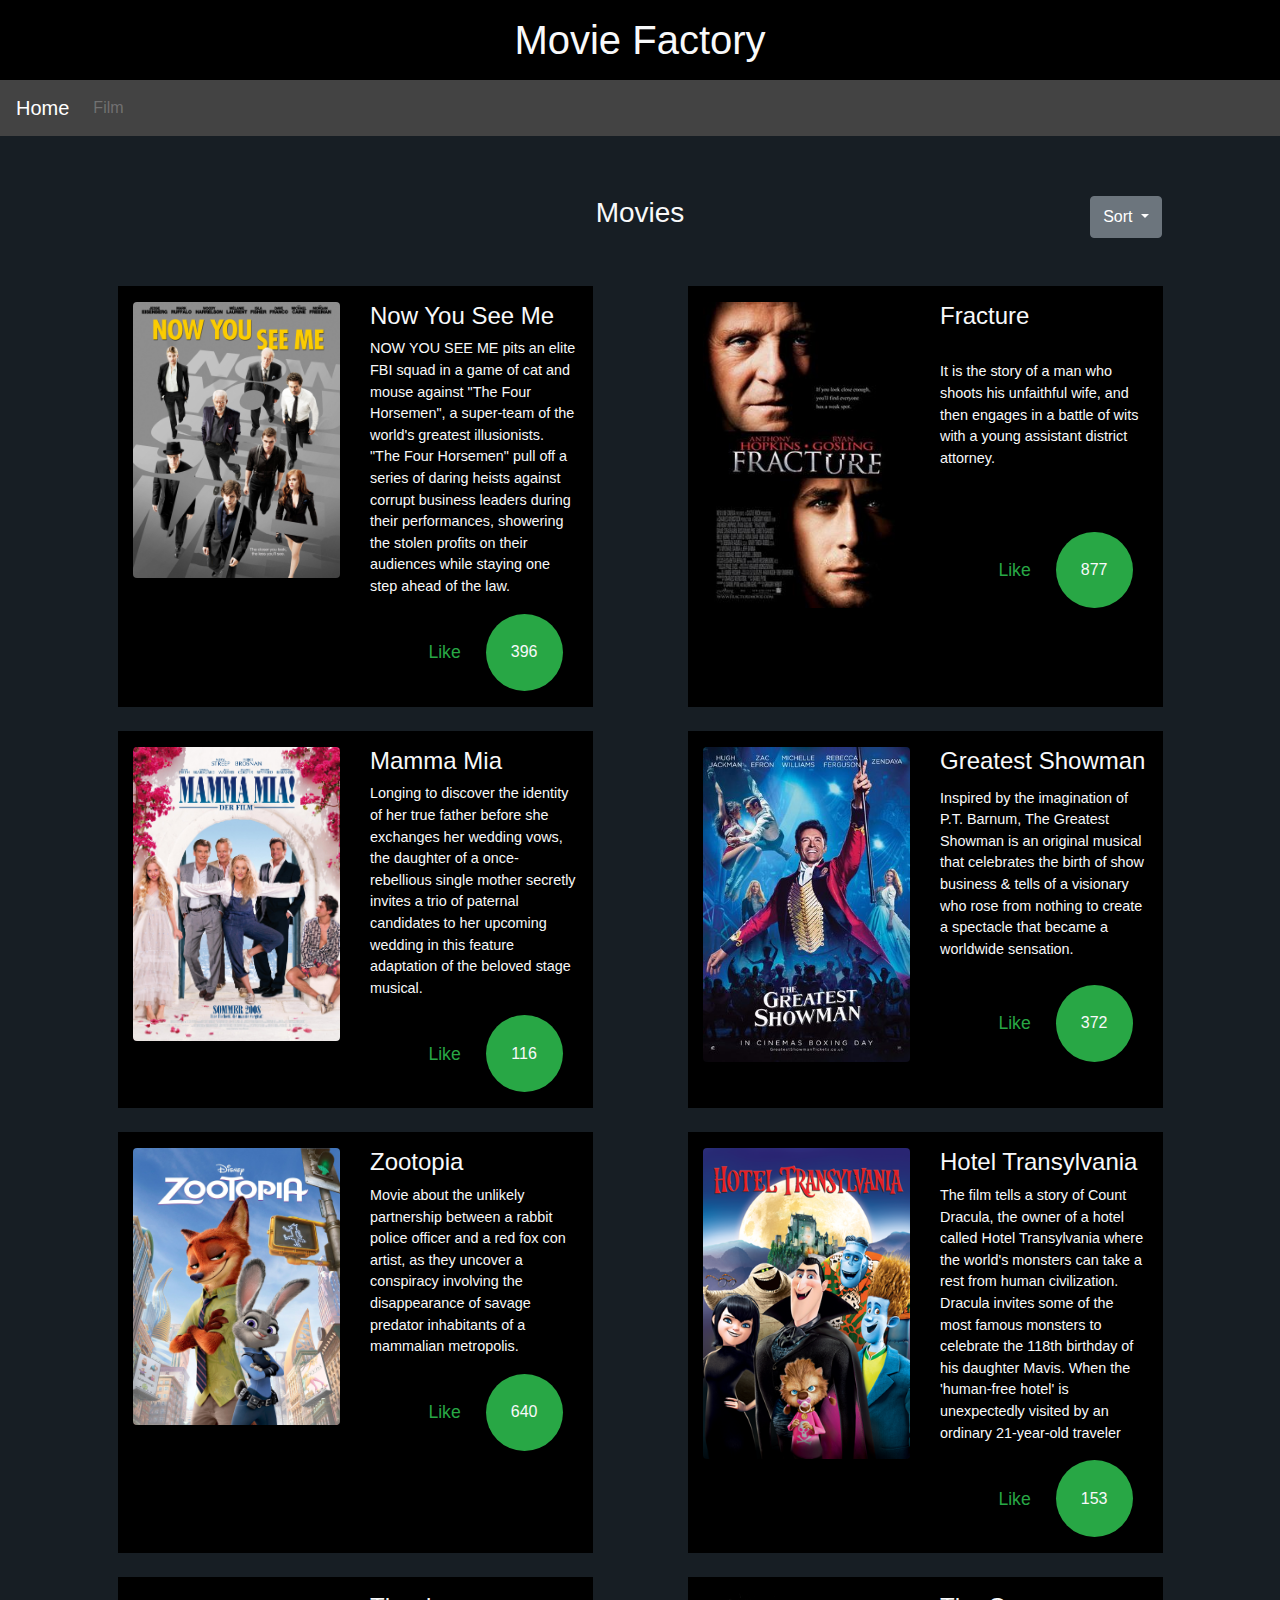
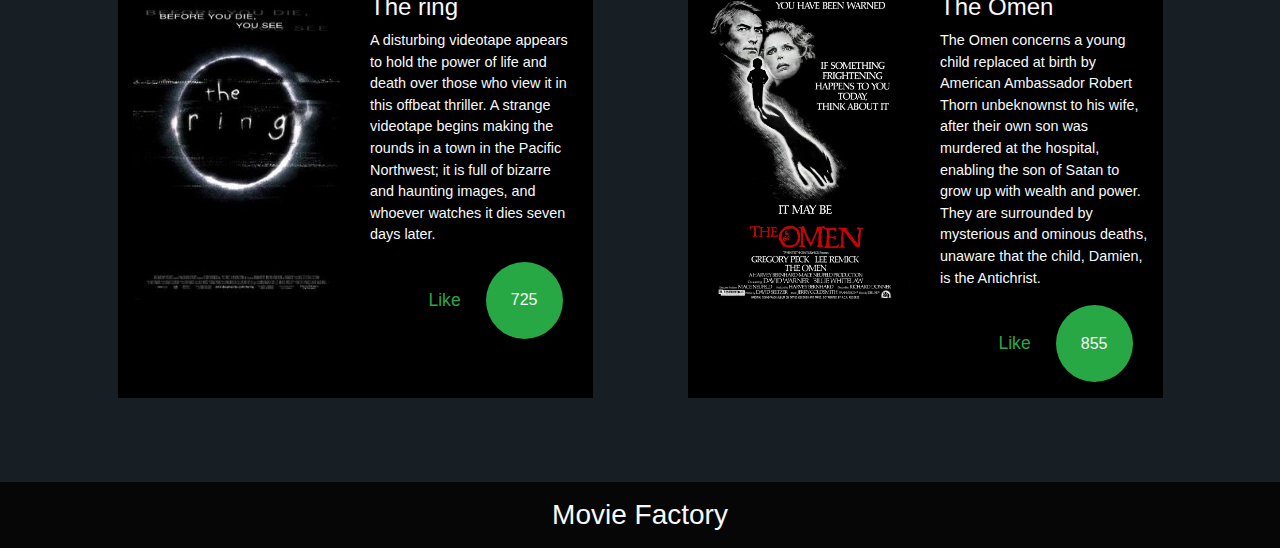
==== commit f5ff4ea1: "sort button" ====
--- a/index.html
+++ b/index.html
@@ -56,7 +56,7 @@
 
         <div class="dropdown-menu" aria-labelledby="dropdownMenu1">
           <a class="dropdown-item" href="#!">by likes</a>
-          
+          <a class="dropdown-item" href="#!">by name</a>
         </div>
       </div>   
     </div>
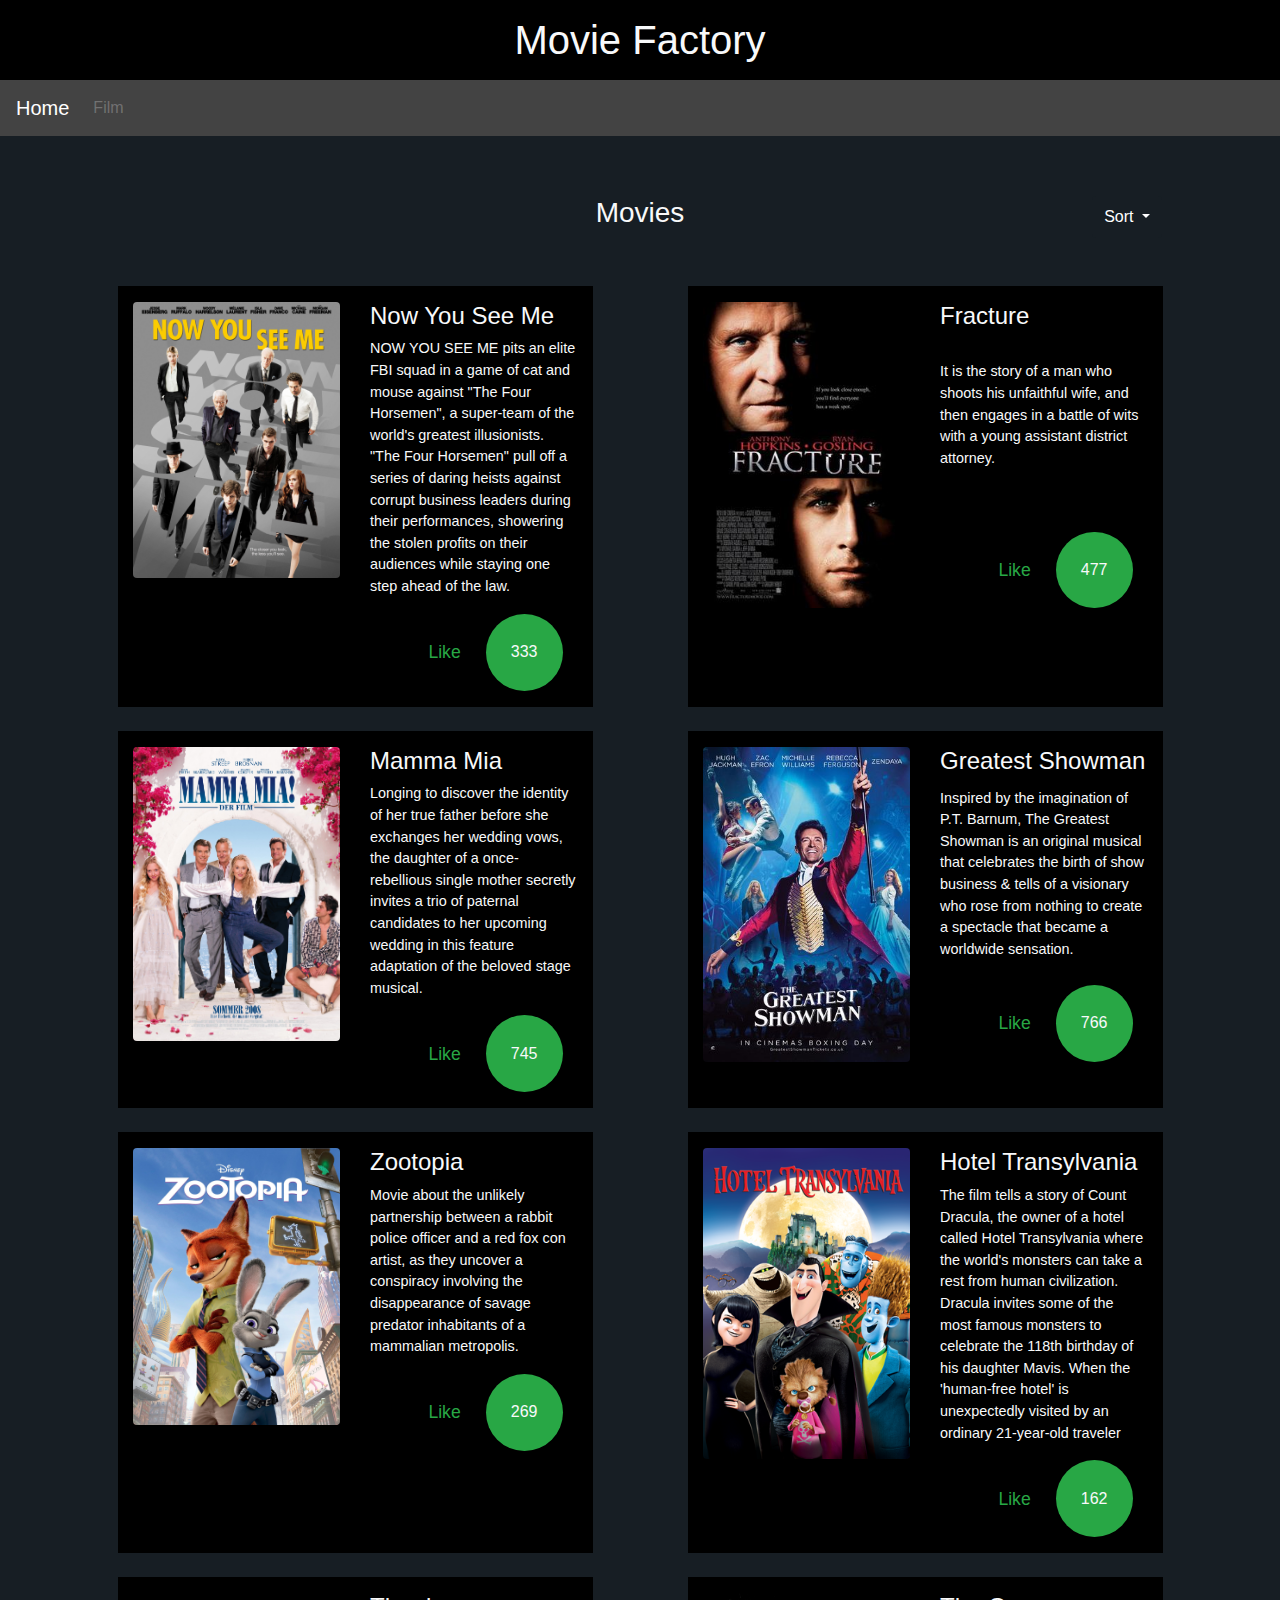
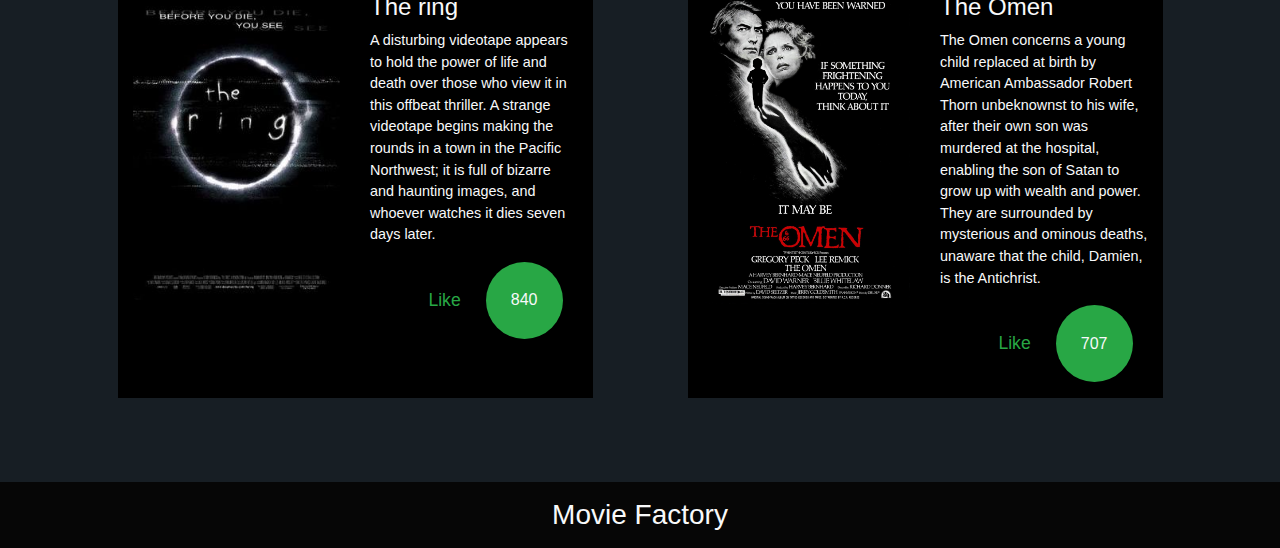
==== commit bbf0271e: "sort button bg, border" ====
--- a/index.html
+++ b/index.html
@@ -51,7 +51,7 @@
       <h3 class="col-4 offset-4 text-center text-light">Movies</h3>
 
       <div class="col ml-auto p-0 dropdown d-flex">
-        <button class="btn btn-secondary dropdown-toggle offset-2 ml-auto mr-5" type="button" id="dropdownMenu1" data-toggle="dropdown"        aria-haspopup="true" aria-expanded="false">Sort
+        <button class="btn btn-secondary dropdown-toggle offset-2 ml-auto border-0 mr-5 sortBtn" type="button" id="dropdownMenu1" data-toggle="dropdown" aria-haspopup="true" aria-expanded="false">Sort
         </button>
 
         <div class="dropdown-menu" aria-labelledby="dropdownMenu1">
--- a/css/style.css
+++ b/css/style.css
@@ -10,6 +10,9 @@
 
 #header, .box {
   background-color: black; }
+
+.sortBtn {
+  background-color: #171E24; }
 
 .name {
   height: 1em; }
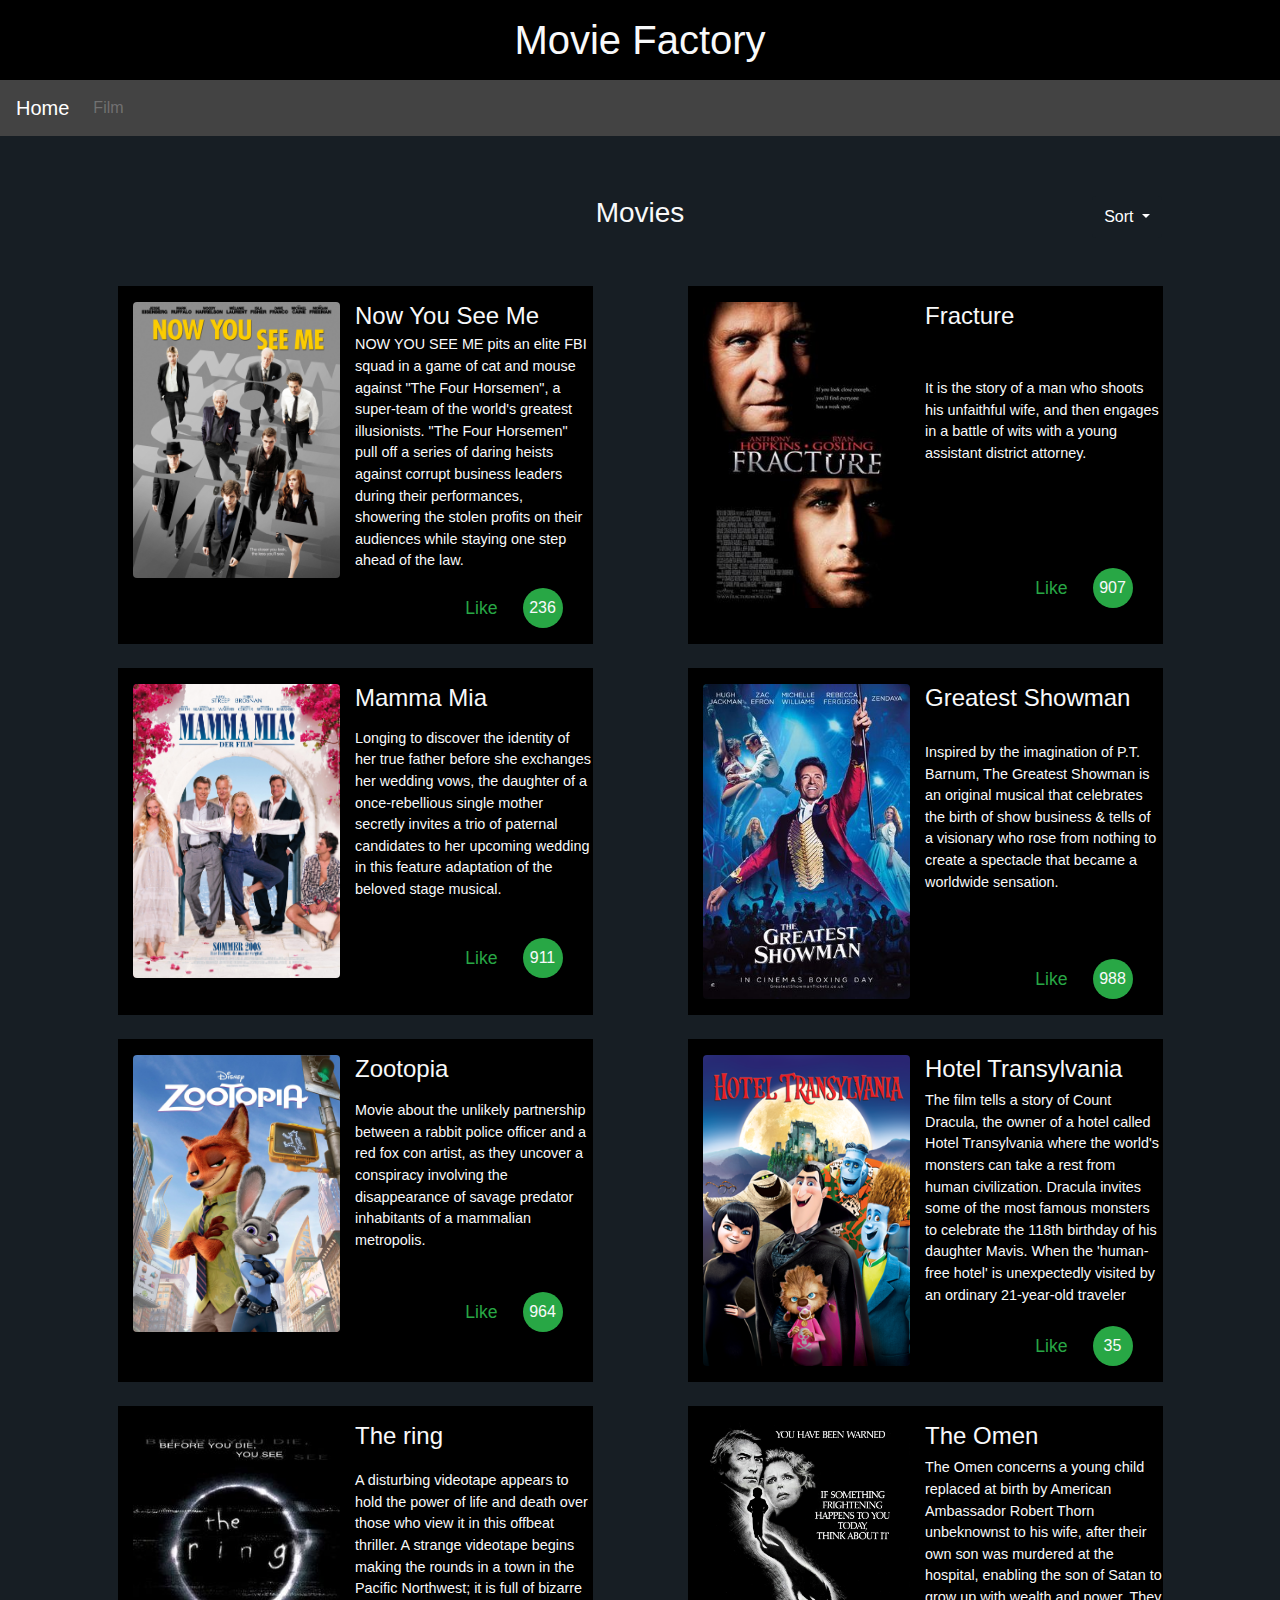
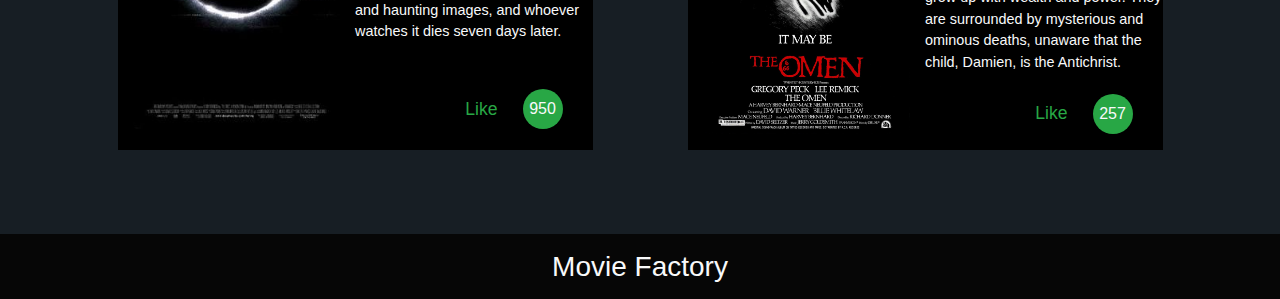
==== commit f2f9bc6a: "styling refined" ====
--- a/index.html
+++ b/index.html
@@ -1,22 +1,23 @@
 <!doctype html>
 <html lang="en" class="h-100">
- <head>
+  <head>
    <!-- Required meta tags -->
-   <meta charset="utf-8">
-   <meta name="description" content="Film Bibliothek">
-   <meta name="author" content="Tanja Kunz">
-   <meta name="viewport" content="width=device-width, initial-scale=1, shrink-to-fit=no">
+  <meta charset="utf-8">
+  <meta name="description" content="Film Bibliothek">
+  <meta name="author" content="Tanja Kunz">
+  <meta name="viewport" content="width=device-width, initial-scale=1, shrink-to-fit=no">
 
    <!-- Bootstrap CSS, jquery -->
-   <link rel="stylesheet" href="https://stackpath.bootstrapcdn.com/bootstrap/4.3.1/css/bootstrap.min.css" integrity="sha384-ggOyR0iXCbMQv3Xipma34MD+dH/1fQ784/j6cY/iJTQUOhcWr7x9JvoRxT2MZw1T" crossorigin="anonymous">
+  <link rel="stylesheet" href="https://stackpath.bootstrapcdn.com/bootstrap/4.3.1/css/bootstrap.min.css" integrity="sha384-ggOyR0iXCbMQv3Xipma34MD+dH/1fQ784/j6cY/iJTQUOhcWr7x9JvoRxT2MZw1T" crossorigin="anonymous">
 
-   <link href="css/sticky-footer-navbar.css" rel="stylesheet">
-   <link rel="stylesheet" href="css/style.css">
+  <link rel="stylesheet" href="https://use.fontawesome.com/releases/v5.6.3/css/all.css" integrity="sha384-UHRtZLI+pbxtHCWp1t77Bi1L4ZtiqrqD80Kn4Z8NTSRyMA2Fd33n5dQ8lWUE00s/" crossorigin="anonymous">
+  <link href="css/sticky-footer-navbar.css" rel="stylesheet">
+  <link rel="stylesheet" href="css/style.css">
 
-   <script src="https://ajax.googleapis.com/ajax/libs/jquery/3.1.1/jquery.min.js"></script>
+  <script src="https://ajax.googleapis.com/ajax/libs/jquery/3.1.1/jquery.min.js"></script>
 
-   <title>Movie Factory</title>
- </head>
+  <title>Movie Factory</title>
+  </head>
 
  <body class="d-flex flex-column">
     <header class="fixed-top">
@@ -55,8 +56,8 @@
         </button>
 
         <div class="dropdown-menu" aria-labelledby="dropdownMenu1">
-          <a class="dropdown-item" href="#!">by likes</a>
-          <a class="dropdown-item" href="#!">by name</a>
+          <a class="dropdown-item" id="sortLikes">by likes</a>
+          <a class="dropdown-item" id="sortName">by name</a>
         </div>
       </div>   
     </div>
@@ -70,8 +71,8 @@
           </div>
           
           <div class="col d-flex flex-row flex-wrap info">
-            <div class="h4 text-light movie">movie</div>
-            <p class="card-text text-light short"></p>
+            <div class="row mb-1 h4 text-light movie">movie</div>
+            <p class="row card-text text-light short"></p>
 
             <!-- <div class="row">
               <div class="col text-light">Genre</div>
@@ -80,9 +81,9 @@
 
             <div class="row w-100 align-self-end d-flex justify-content-end cntBox">
               <div class="d-flex">
-                  <div class="m-0 align-self-center">
-                    <button type="button" class="btn btn-default btn-sm text-success likeBtn pr-4">
-                      <span class="glyphicon glyphicon-thumbs-up"></span> Like
+                  <div class="mr-3 align-self-center">
+                    <button type="button" class="btn btn-default btn-sm text-success likeBtn">
+                      Like <i class="fas fa-thumbs-up"></i>
                     </button>
                   </div>
                 <!-- <img class="like"> -->
--- a/css/style.css
+++ b/css/style.css
@@ -21,8 +21,8 @@
   font-size: 90%; }
 
 .circle {
-  width: 6vw;
-  height: 6vw; }
+  width: 40px;
+  height: 40px; }
   .circle .counter {
     margin: auto;
     padding: auto; }
